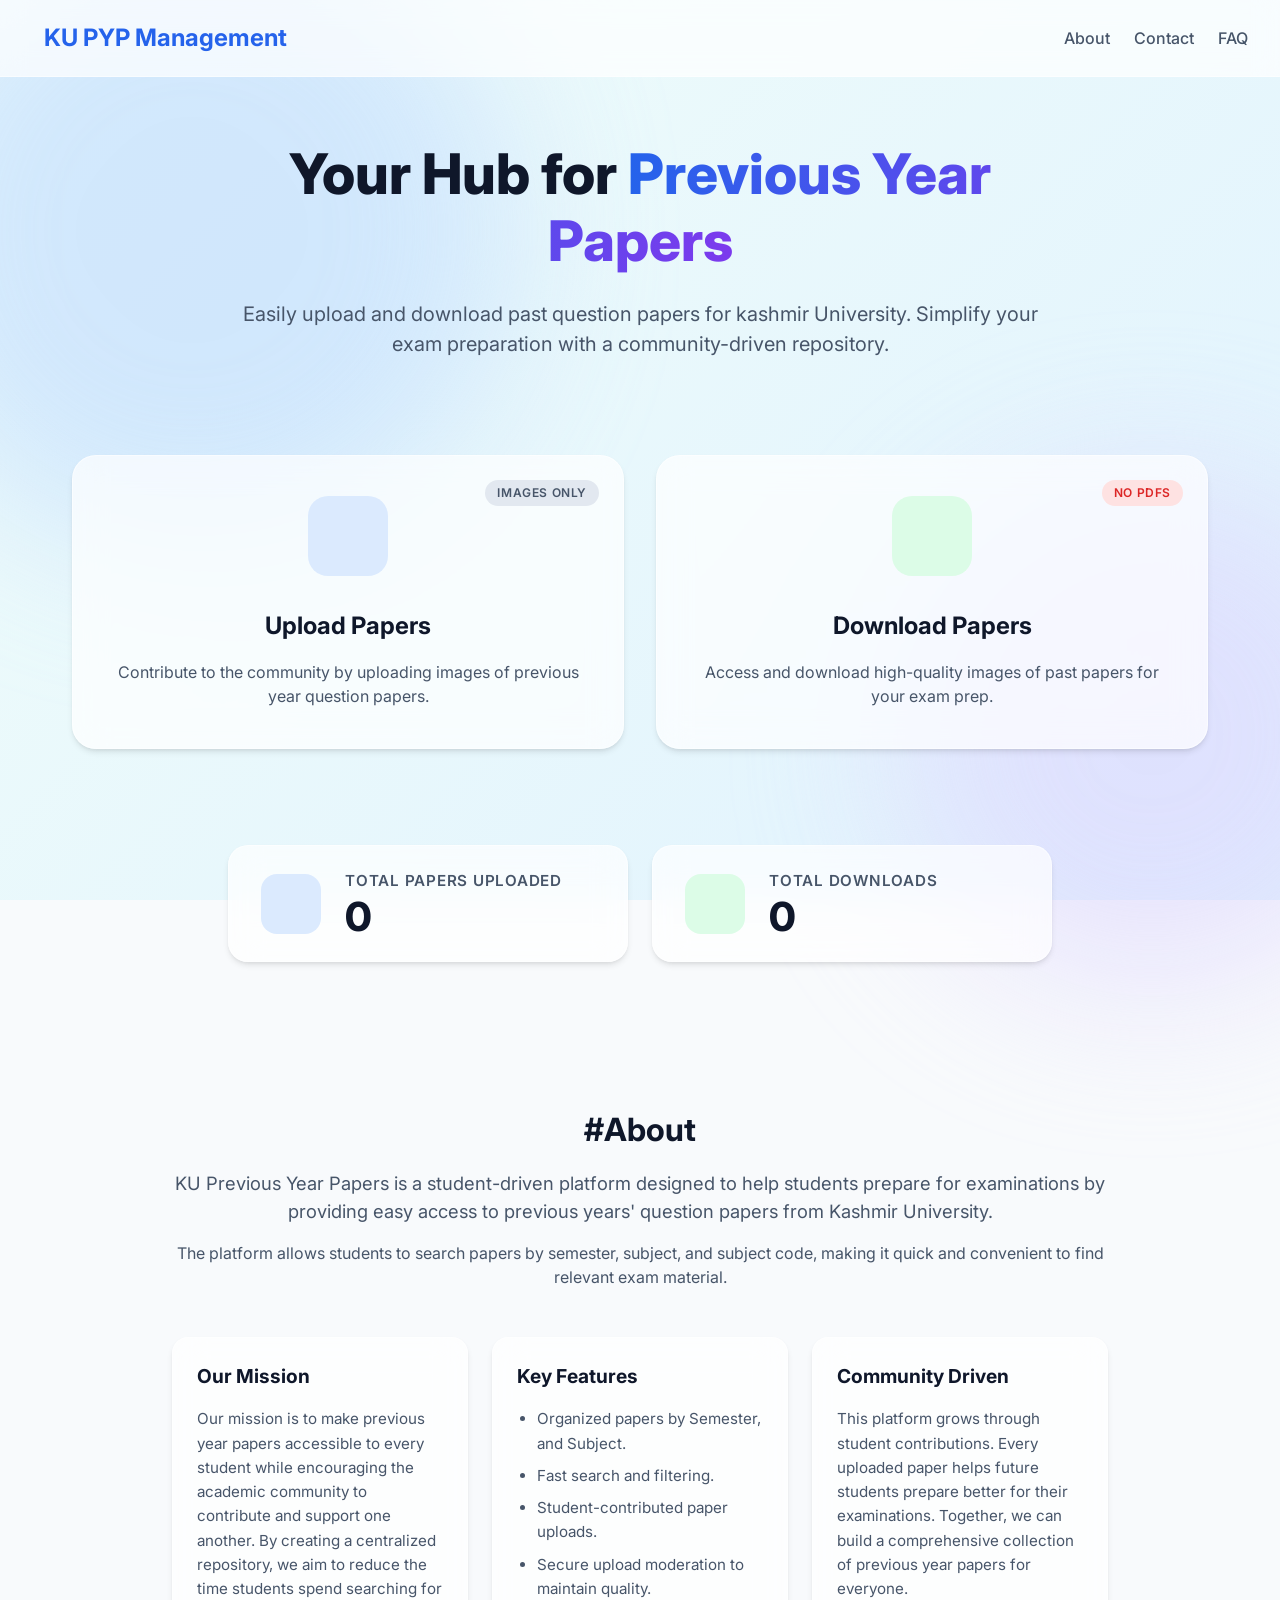
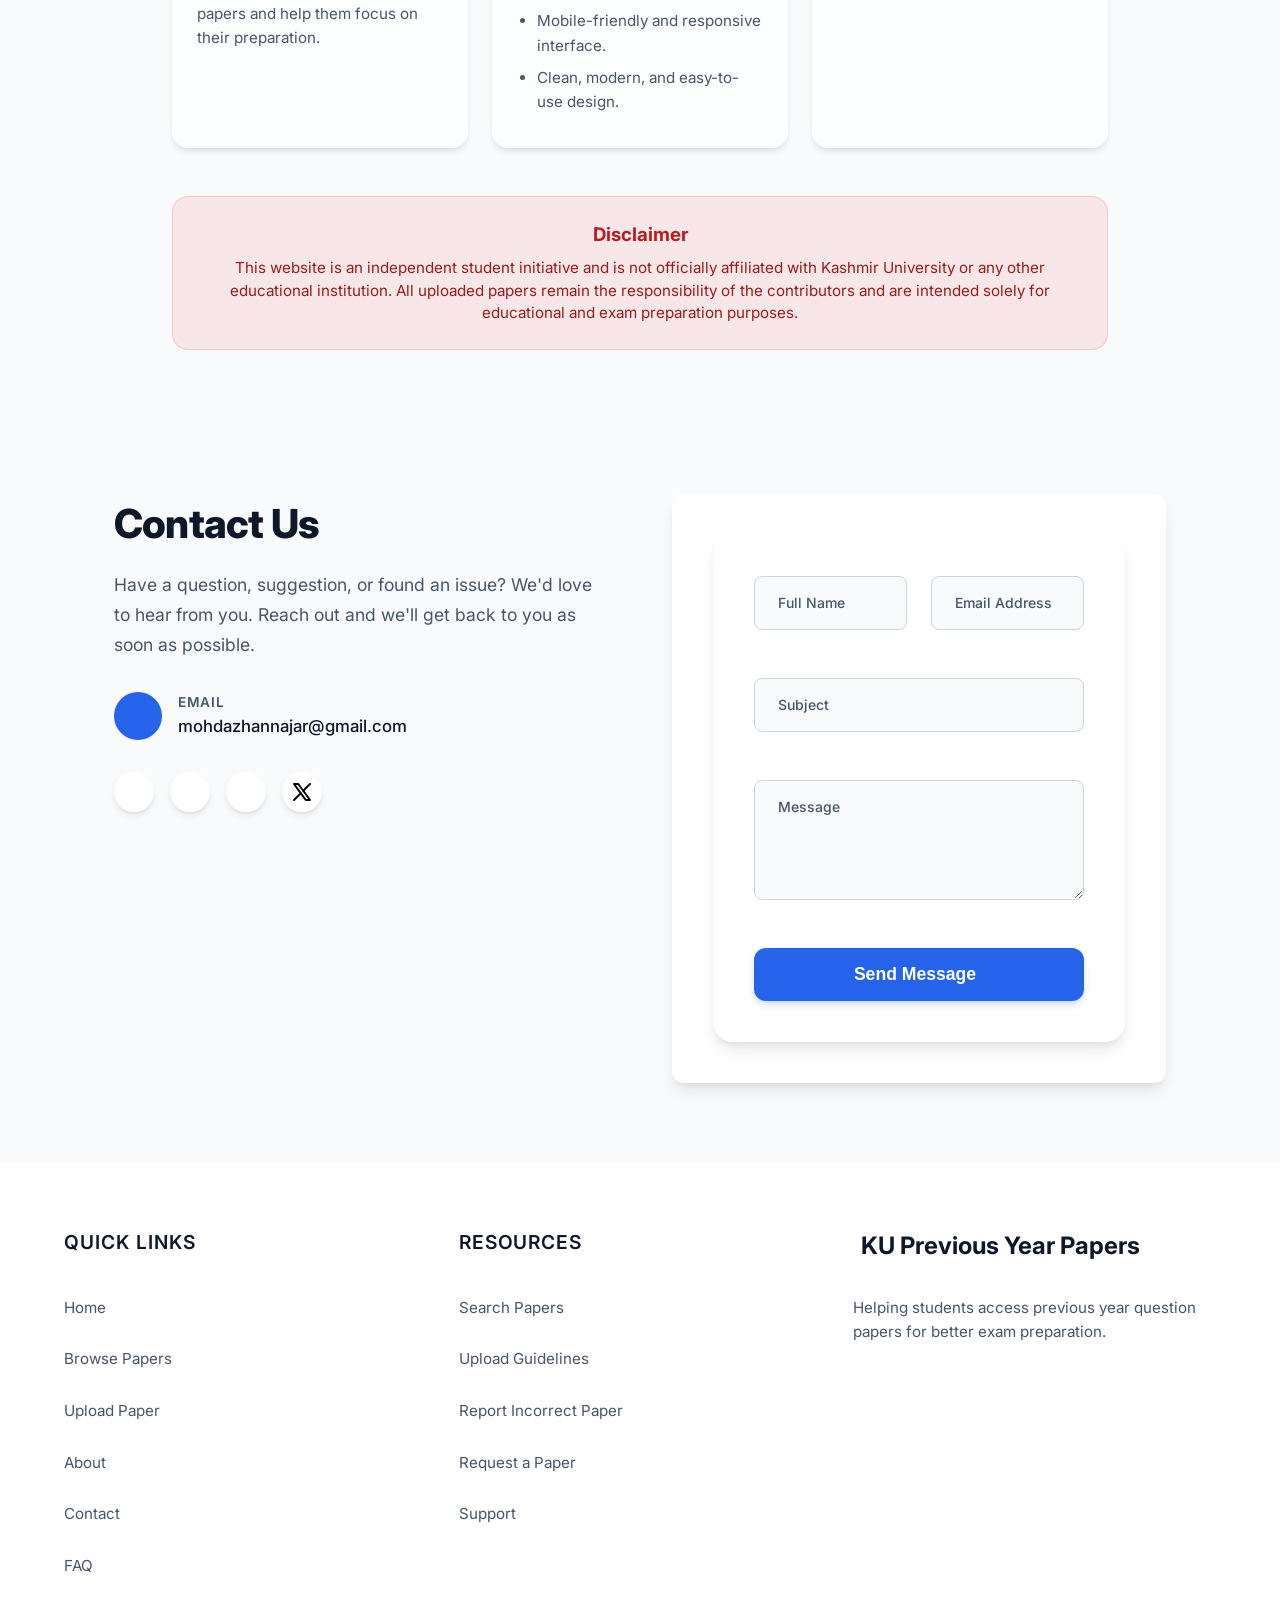
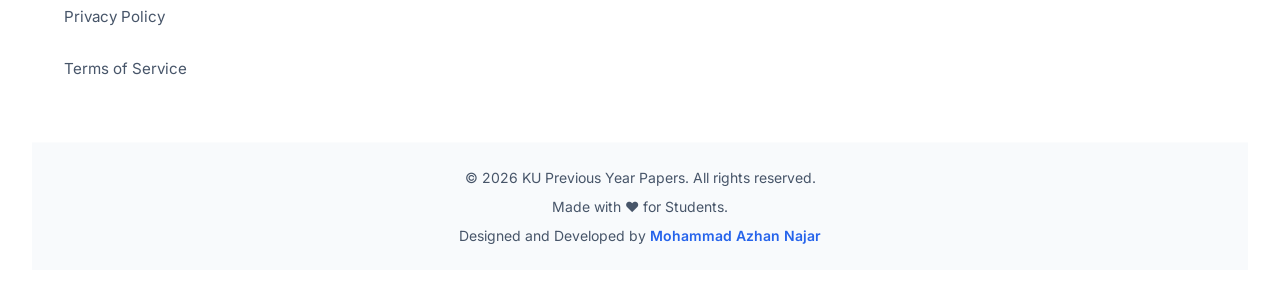
==== index.html @ e1dbca9d "initial commit" ====
<!DOCTYPE html>
<html lang="en">
<head>
  <meta charset="UTF-8" />
  <meta name="viewport" content="width=device-width, initial-scale=1.0" />
  <title>KU PYP Management</title>
  
  <!-- Google Fonts -->
  <link rel="preconnect" href="https://fonts.googleapis.com">
  <link rel="preconnect" href="https://fonts.gstatic.com" crossorigin>
  <link href="https://fonts.googleapis.com/css2?family=Inter:wght@300;400;500;600;700&display=swap" rel="stylesheet">
  
  <!-- Cropper.js CSS -->
  <link href="https://cdnjs.cloudflare.com/ajax/libs/cropperjs/1.6.1/cropper.min.css" rel="stylesheet">
  
  <!-- Custom CSS -->
  <link rel="stylesheet" href="./styles.css?v=2">
</head>
<body>
  <div class="app-container">
    <!-- Background elements -->
    <div class="gradient-bg"></div>
    <div class="gradient-blob blob-1"></div>
    <div class="gradient-blob blob-2"></div>

    <!-- Navbar -->
    <nav class="navbar">
      <div class="logo">
        <i data-feather="book-open"></i>
        KU PYP Management
      </div>
      <div class="nav-links">
        <button id="themeToggle" class="icon-btn" aria-label="Toggle Theme" style="background: transparent; box-shadow: none; border: none; cursor: pointer; color: var(--text-secondary); display: flex; align-items: center; justify-content: center; width: auto; height: auto;">
          <i data-feather="moon" id="themeIcon"></i>
        </button>
        <a href="#about" class="nav-link" style="display: flex; align-items: center;">About</a>
        <a href="#contact" class="nav-link" style="display: flex; align-items: center;">Contact</a>
        <a href="faq.html" class="nav-link" style="display: flex; align-items: center;">FAQ</a>
      </div>
    </nav>

    <!-- Main Content -->
    <main class="main-content">
      <header class="hero">
        <h1>Your Hub for <span>Previous Year Papers</span></h1>
        <p>Easily upload and download past question papers for kashmir University. Simplify your exam preparation with a community-driven repository.</p>
      </header>
      
      <section class="features-container">
        <!-- Upload Card -->
        <div class="feature-card" id="openUploadModal">
          <div class="icon-wrapper">
            <i data-feather="upload-cloud"></i>
          </div>
          <h3>Upload Papers</h3>
          <p>Contribute to the community by uploading images of previous year question papers.</p>
          <span class="badge">Images Only</span>
        </div>

        <!-- Download Card -->
        <div class="feature-card" id="openDownloadModal">
          <div class="icon-wrapper">
            <i data-feather="download"></i>
          </div>
          <h3>Download Papers</h3>
          <p>Access and download high-quality images of past papers for your exam prep.</p>
          <span class="badge warning">No PDFs</span>
        </div>
      </section>

      <!-- Live Dashboard -->
      <section class="dashboard-stats" id="dashboardStats" style="margin-top: 2rem;">
        <div class="stat-card">
          <div class="stat-icon" style="background-color: #dbeafe; color: #2563eb;">
            <i data-feather="file-text"></i>
          </div>
          <div class="stat-info">
            <h3>Total Papers Uploaded</h3>
            <p class="stat-number" id="statUploads">0</p>
          </div>
        </div>
        
        <div class="stat-card">
          <div class="stat-icon" style="background-color: #dcfce7; color: #16a34a;">
            <i data-feather="download-cloud"></i>
          </div>
          <div class="stat-info">
            <h3>Total Downloads</h3>
            <p class="stat-number" id="statDownloads">0</p>
          </div>
        </div>
      </section>
    </main>

    <!-- About Section -->
    <section id="about" class="about-section">
      <div class="about-container">
        <h2>#About </h2>
        <p class="about-intro">KU Previous Year Papers is a student-driven platform designed to help students prepare for examinations by providing easy access to previous years' question papers from Kashmir University.</p>
        <p>The platform allows students to search papers by semester, subject, and subject code, making it quick and convenient to find relevant exam material.</p>

        <div class="about-grid">
          <div class="about-card">
            <h3>Our Mission</h3>
            <p>Our mission is to make previous year papers accessible to every student while encouraging the academic community to contribute and support one another. By creating a centralized repository, we aim to reduce the time students spend searching for papers and help them focus on their preparation.</p>
          </div>

          <div class="about-card">
            <h3>Key Features</h3>
            <ul>
              <li>Organized papers by Semester, and Subject.</li>
              <li>Fast search and filtering.</li>
              <li>Student-contributed paper uploads.</li>
              <li>Secure upload moderation to maintain quality.</li>
              <li>Mobile-friendly and responsive interface.</li>
              <li>Clean, modern, and easy-to-use design.</li>
            </ul>
          </div>

          <div class="about-card">
            <h3>Community Driven</h3>
            <p>This platform grows through student contributions. Every uploaded paper helps future students prepare better for their examinations. Together, we can build a comprehensive collection of previous year papers for everyone.</p>
          </div>
        </div>

        <div class="disclaimer-box">
          <h3>Disclaimer</h3>
          <p>This website is an independent student initiative and is not officially affiliated with Kashmir University or any other educational institution. All uploaded papers remain the responsibility of the contributors and are intended solely for educational and exam preparation purposes.</p>
        </div>
      </div>
    </section>

    <!-- Contact Section -->
    <section id="contact" class="contact-section">
      <div class="contact-container">
        <div class="contact-grid">
          <!-- Left Side -->
          <div class="contact-left fade-in-element">
            <h2>Contact Us</h2>
            <p class="contact-intro">Have a question, suggestion, or found an issue? We'd love to hear from you. Reach out and we'll get back to you as soon as possible.</p>
            
            <div class="contact-info-list">
              <a href="mailto:mohdazhannajar@gmail.com" class="info-item" style="text-decoration: none; cursor: pointer;">
                <div class="info-icon">
                  <i data-feather="mail"></i>
                </div>
                <div class="info-text">
                  <span>Email</span>
                  <p>mohdazhannajar@gmail.com</p>
                </div>
              </a>
            </div>

            <div class="social-links-modern">
              <a href="https://github.com/AZHAN-01" target="_blank" rel="noopener noreferrer" class="social-btn-icon github" aria-label="GitHub"><i data-feather="github"></i></a>
              <a href="https://www.linkedin.com/in/mohd-azhan-7500a225a" target="_blank" rel="noopener noreferrer" class="social-btn-icon linkedin" aria-label="LinkedIn"><i data-feather="linkedin"></i></a>
              <a href="https://www.instagram.com/azhanmuzaffar56/" target="_blank" rel="noopener noreferrer" class="social-btn-icon instagram" aria-label="Instagram"><i data-feather="instagram"></i></a>
              <a href="https://x.com/MohdAzhan_56" target="_blank" rel="noopener noreferrer" class="social-btn-icon twitter" aria-label="X (Twitter)">
                <svg xmlns="http://www.w3.org/2000/svg" width="24" height="24" viewBox="0 0 24 24" fill="none" stroke="currentColor" stroke-width="2" stroke-linecap="round" stroke-linejoin="round" class="feather"><path d="M4 4l11.733 16h4.267l-11.733 -16z"/><path d="M4 20l6.768 -6.768m2.46 -2.46l6.772 -6.772"/></svg>
              </a>
            </div>
          </div>

          <!-- Right Side: Contact Form -->
          <div class="contact-right fade-in-element delay-1">
            <div class="contact-form-wrapper modern-form-wrapper">
              <form class="contact-form modern-form" id="contactForm" action="https://formspree.io/f/mzzknjya" method="POST">
                <div class="form-row">
                  <div class="form-group modern-group">
                    <input required type="text" name="name" id="contactName" class="modern-input" placeholder=" " />
                    <label for="contactName" class="modern-label">Full Name</label>
                  </div>
                  <div class="form-group modern-group">
                    <input required type="email" name="email" id="contactEmail" class="modern-input" placeholder=" " />
                    <label for="contactEmail" class="modern-label">Email Address</label>
                  </div>
                </div>
                
                <div class="form-group modern-group">
                  <input required type="text" name="subject" id="contactSubject" class="modern-input" placeholder=" " />
                  <label for="contactSubject" class="modern-label">Subject</label>
                </div>
                
                <div class="form-group modern-group">
                  <textarea required name="message" id="contactMessage" class="modern-input" rows="4" placeholder=" "></textarea>
                  <label for="contactMessage" class="modern-label">Message</label>
                </div>
                
                <div id="contactStatus" class="contact-status hidden"></div>
                
                <button type="submit" class="btn-primary btn-large btn-animate" id="contactSubmitBtn">
                  <span class="btn-text" id="contactBtnText">Send Message</span>
                  <i data-feather="arrow-right" class="btn-icon"></i>
                </button>
              </form>
            </div>
          </div>
        </div>
      </div>
    </section>

    <footer class="modern-footer">
      <div class="footer-grid">
        <div class="footer-col">
          <h4>Quick Links</h4>
          <a href="index.html">Home</a>
          <a href="#" class="open-download-modal">Browse Papers</a>
          <a href="#" class="open-upload-modal">Upload Paper</a>
          <a href="index.html#about">About</a>
          <a href="index.html#contact">Contact</a>
          <a href="faq.html">FAQ</a>
          <a href="privacy-policy.html">Privacy Policy</a>
          <a href="terms-of-service.html">Terms of Service</a>
        </div>
        <div class="footer-col">
          <h4>Resources</h4>
          <a href="#" class="open-download-modal">Search Papers</a>
          <a href="upload-guidelines.html">Upload Guidelines</a>
          <a href="index.html#contact">Report Incorrect Paper</a>
          <a href="index.html#contact">Request a Paper</a>
          <a href="index.html#contact">Support</a>
        </div>
        <div class="footer-col brand-col">
          <div class="footer-logo">
            <i data-feather="book-open"></i>
            <span>KU Previous Year Papers</span>
          </div>
          <p class="footer-desc">Helping students access previous year question papers for better exam preparation.</p>
        </div>
      </div>
      <div class="footer-bottom">
        <div class="footer-bottom-content">
          <p>&copy; <span id="currentYear"></span> KU Previous Year Papers. All rights reserved.</p>
          <p>Made with ❤️ for Students.</p>
          <p>Designed and Developed by <a href="https://github.com/AZHAN-01" target="_blank" rel="noopener noreferrer" class="dev-link">Mohammad Azhan Najar</a></p>
        </div>
      </div>
    </footer>
    <button id="backToTop" class="back-to-top" aria-label="Back to top">
      <i data-feather="arrow-up"></i>
    </button>
  </div>

  <!-- Upload Modal -->
  <div class="modal-overlay" id="uploadModal">
    <div class="modal-content">
      <button class="close-btn" id="closeUploadModal" aria-label="Close modal">
        <i data-feather="x"></i>
      </button>

      <h2 class="modal-title" id="uploadModalTitle">Upload Paper</h2>

      <!-- Step 1: Selection -->
      <div id="step1-selection" class="step-container active">
        <div class="upload-options">
          <button class="option-card camera-option-card" id="btnCamera">
            <i data-feather="camera" style="width: 48px; height: 48px; margin-bottom: 10px;"></i>
            <span>Click Picture</span>
          </button>
          <button class="option-card" id="btnGallery">
            <i data-feather="folder" style="width: 48px; height: 48px; margin-bottom: 10px;"></i>
            <span>Select from Gallery</span>
          </button>

          <!-- Hidden inputs -->
          <input type="file" accept="image/*" capture="environment" id="cameraInput" style="display: none;" />
          <input type="file" accept="image/*" id="galleryInput" style="display: none;" />
        </div>
      </div>

      <!-- Step 2: Cropper -->
      <div id="step2-cropper" class="step-container hidden">
        <div class="cropper-section">
          <div class="crop-container" style="display: flex; justify-content: center; background-color: #e2e8f0;">
            <img id="imageToCrop" src="" alt="Crop me" style="max-height: 400px; max-width: 100%; display: block;">
          </div>
          
          <div class="controls">
            <div class="control-group">
              <label>Rotation</label>
              <div class="rotate-controls">
                <input type="range" id="rotationSlider" value="0" min="0" max="360" step="1" class="slider" />
                <button class="icon-btn" id="btnRotate90" title="Rotate 90 degrees">
                  <i data-feather="rotate-cw"></i>
                </button>
              </div>
            </div>
            
            <div class="action-buttons">
              <button class="btn-secondary" id="btnCancelCrop">Cancel</button>
              <button class="btn-primary" id="btnConfirmCrop">Confirm Crop</button>
            </div>
          </div>
        </div>
      </div>

      <!-- Step 3: Metadata Form -->
      <div id="step3-metadata" class="step-container hidden">
        <form class="metadata-form-container" id="metadataForm">
          <div class="metadata-preview">
            <img id="finalPreviewImg" src="" alt="Cropped preview" class="preview-img" />
          </div>
          
          <div class="form-grid">
            <div class="form-group">
              <label>Name of Student</label>
              <input required type="text" name="studentName" class="form-input" placeholder="John Doe" />
            </div>
            <div class="form-group">
              <label>Department Name</label>
              <input required type="text" name="department" class="form-input" placeholder="Computer Science" />
            </div>
            <div class="form-group">
              <label>Batch</label>
              <input required type="text" name="batch" class="form-input" placeholder="2022-2026" />
            </div>
            <div class="form-group">
              <label>Paper Name</label>
              <input required type="text" name="paperName" class="form-input" placeholder="Data Structures" />
            </div>
            <div class="form-group">
              <label>Paper Code</label>
              <input required type="text" name="paperCode" class="form-input" placeholder="CS-201" />
            </div>
            <div class="form-group">
              <label>Semester</label>
              <select name="semester" class="form-select">
                <option value="1st">1st Semester</option>
                <option value="2nd">2nd Semester</option>
                <option value="3rd">3rd Semester</option>
                <option value="4th">4th Semester</option>
                <option value="5th">5th Semester</option>
                <option value="6th">6th Semester</option>
                <option value="7th">7th Semester</option>
                <option value="8th">8th Semester</option>
              </select>
            </div>
            <div class="form-group">
              <label>Year of Paper</label>
              <input required type="number" name="year" id="yearInput" class="form-input" placeholder="2023" />
            </div>
            <div class="form-group">
              <label>Month of Paper</label>
              <select name="month" class="form-select">
                <option value="January">January</option>
                <option value="February">February</option>
                <option value="March">March</option>
                <option value="April">April</option>
                <option value="May">May</option>
                <option value="June">June</option>
                <option value="July">July</option>
                <option value="August">August</option>
                <option value="September">September</option>
                <option value="October">October</option>
                <option value="November">November</option>
                <option value="December">December</option>
              </select>
            </div>
          </div>

          <div class="form-actions">
            <button type="button" class="btn-secondary" id="btnEditImage">Edit Image</button>
            <button type="submit" class="btn-primary">Finalize Upload</button>
          </div>
        </form>
      </div>
    </div>
  </div>

  <!-- Download Modal -->
  <div class="modal-overlay" id="downloadModal">
    <div class="modal-content download-modal-content">
      <button class="close-btn" id="closeDownloadModal" aria-label="Close modal">
        <i data-feather="x"></i>
      </button>

      <h2 class="modal-title">Download Papers</h2>
      <p class="modal-subtitle">Enter the subject name or the specific course code to find previous year papers.</p>

      <form class="search-form" id="searchForm">
        <div class="form-group">
          <label>Paper Name (Subject)</label>
          <input type="text" id="searchPaperName" class="form-input" placeholder="e.g., Data Structures" />
        </div>
        
        <div class="divider">
          <span>OR</span>
        </div>

        <div class="form-group">
          <label>Paper Code</label>
          <input type="text" id="searchPaperCode" class="form-input" placeholder="e.g., CS-201" />
        </div>

        <div class="form-group">
          <label>Semester (Optional Filter)</label>
          <select id="searchSemester" class="form-select">
            <option value="">Any Semester</option>
            <option value="1st">1st Semester</option>
            <option value="2nd">2nd Semester</option>
            <option value="3rd">3rd Semester</option>
            <option value="4th">4th Semester</option>
            <option value="5th">5th Semester</option>
            <option value="6th">6th Semester</option>
            <option value="7th">7th Semester</option>
            <option value="8th">8th Semester</option>
          </select>
        </div>

        <button type="submit" id="btnSearch" class="btn-primary search-btn" disabled>
          <i data-feather="search" style="width: 18px; height: 18px;"></i>
          <span id="searchBtnText">Search Papers</span>
        </button>
      </form>

      <!-- Search Results Area -->
      <div id="searchResultsArea" class="search-results hidden">
        <h3>Search Results</h3>
        <div class="results-grid" id="resultsGrid">
          <!-- Populated by JS -->
        </div>
      </div>
    </div>
  </div>

  <!-- Scripts -->
  <script src="https://unpkg.com/feather-icons" defer></script>
  <script src="https://cdnjs.cloudflare.com/ajax/libs/cropperjs/1.6.1/cropper.min.js" defer></script>
  <script src="./script.js?v=3" defer></script>
</body>
</html>
---- styles.css ----
@import url('https://fonts.googleapis.com/css2?family=Inter:wght@300;400;500;600;700&display=swap');

:root {
  --primary-color: #2563eb;
  --primary-hover: #1d4ed8;
  --bg-color: #f8fafc;
  --text-primary: #0f172a;
  --text-secondary: #475569;
  --glass-bg: rgba(255, 255, 255, 0.7);
  --glass-border: rgba(255, 255, 255, 0.5);
  --shadow-sm: 0 4px 6px -1px rgba(0, 0, 0, 0.1), 0 2px 4px -1px rgba(0, 0, 0, 0.06);
  --shadow-md: 0 10px 15px -3px rgba(0, 0, 0, 0.1), 0 4px 6px -2px rgba(0, 0, 0, 0.05);
  --shadow-lg: 0 20px 25px -5px rgba(0, 0, 0, 0.1), 0 10px 10px -5px rgba(0, 0, 0, 0.04);
  --card-bg: #ffffff;
  --input-bg: #f8fafc;
  --input-border: #cbd5e1;
}

[data-theme="dark"] {
  --bg-color: #0f172a; /* slate-900 */
  --text-primary: #f8fafc; /* slate-50 */
  --text-secondary: #94a3b8; /* slate-400 */
  --glass-bg: rgba(15, 23, 42, 0.7);
  --glass-border: rgba(255, 255, 255, 0.1);
  --card-bg: #1e293b; /* slate-800 */
  --input-bg: #0f172a;
  --input-border: #334155;
  --shadow-sm: 0 4px 6px -1px rgba(0, 0, 0, 0.3), 0 2px 4px -1px rgba(0, 0, 0, 0.2);
  --shadow-md: 0 10px 15px -3px rgba(0, 0, 0, 0.3), 0 4px 6px -2px rgba(0, 0, 0, 0.2);
  --shadow-lg: 0 20px 25px -5px rgba(0, 0, 0, 0.3), 0 10px 10px -5px rgba(0, 0, 0, 0.2);
}

* {
  margin: 0;
  padding: 0;
  box-sizing: border-box;
}

body {
  font-family: 'Inter', sans-serif;
  background-color: var(--bg-color);
  color: var(--text-primary);
  line-height: 1.5;
  overflow-x: hidden;
}

/* Icons */
.feather {
  width: 24px;
  height: 24px;
  stroke: currentColor;
  stroke-width: 2;
  stroke-linecap: round;
  stroke-linejoin: round;
  fill: none;
}

/* Background Gradients */
.gradient-bg {
  position: fixed;
  top: 0;
  left: 0;
  width: 100vw;
  height: 100vh;
  z-index: -2;
  background: linear-gradient(135deg, #f0fdfa 0%, #e0f2fe 100%);
  transition: background 0.3s ease;
}

[data-theme="dark"] .gradient-bg {
  background: linear-gradient(135deg, #020617 0%, #0f172a 100%);
}

.gradient-blob {
  position: fixed;
  border-radius: 50%;
  filter: blur(80px);
  z-index: -1;
  opacity: 0.6;
  transition: background 0.3s ease;
}

.blob-1 {
  top: -10%;
  left: -10%;
  width: 50vw;
  height: 50vw;
  background: #bfdbfe;
  animation: float 10s ease-in-out infinite;
}

[data-theme="dark"] .blob-1 {
  background: rgba(37, 99, 235, 0.15);
}

.blob-2 {
  bottom: -10%;
  right: -10%;
  width: 40vw;
  height: 40vw;
  background: #ddd6fe;
  animation: float 12s ease-in-out infinite reverse;
}

[data-theme="dark"] .blob-2 {
  background: rgba(139, 92, 246, 0.15);
}

@keyframes float {
  0%, 100% { transform: translateY(0) scale(1); }
  50% { transform: translateY(-20px) scale(1.05); }
}

/* Layout */
.app-container {
  min-height: 100vh;
  display: flex;
  flex-direction: column;
}

/* Navbar */
.navbar {
  display: flex;
  justify-content: space-between;
  align-items: center;
  padding: 1.25rem 2rem;
  background: var(--glass-bg);
  backdrop-filter: blur(12px);
  -webkit-backdrop-filter: blur(12px);
  border-bottom: 1px solid var(--glass-border);
  position: sticky;
  top: 0;
  z-index: 10;
}

.logo {
  display: flex;
  align-items: center;
  gap: 0.75rem;
  font-size: 1.5rem;
  font-weight: 700;
  color: var(--primary-color);
}

.nav-links {
  display: flex;
  gap: 1.5rem;
}

.nav-link {
  text-decoration: none;
  color: var(--text-secondary);
  font-weight: 500;
  transition: color 0.2s;
}

.nav-link:hover {
  color: var(--primary-color);
}

/* Main Content */
.main-content {
  flex: 1;
  max-width: 1200px;
  margin: 0 auto;
  padding: 4rem 2rem;
  display: flex;
  flex-direction: column;
  gap: 4rem;
  width: 100%;
}

.hero {
  text-align: center;
  max-width: 800px;
  margin: 0 auto;
}

.hero h1 {
  font-size: 3.5rem;
  font-weight: 800;
  line-height: 1.2;
  margin-bottom: 1.5rem;
  color: var(--text-primary);
}

.hero h1 span {
  background: linear-gradient(90deg, #2563eb, #7c3aed);
  -webkit-background-clip: text;
  -webkit-text-fill-color: transparent;
}

.hero p {
  font-size: 1.25rem;
  color: var(--text-secondary);
  margin-bottom: 2rem;
}

/* Dashboard Stats */
.dashboard-stats {
  display: flex;
  flex-direction: column;
  gap: 1.5rem;
  margin-bottom: 1rem;
}

@media (min-width: 640px) {
  .dashboard-stats {
    flex-direction: row;
    justify-content: center;
  }
}

.stat-card {
  background: var(--glass-bg);
  backdrop-filter: blur(16px);
  border: 1px solid var(--glass-border);
  border-radius: 20px;
  padding: 1.5rem 2rem;
  display: flex;
  align-items: center;
  gap: 1.5rem;
  flex: 1;
  max-width: 400px;
  box-shadow: var(--shadow-sm);
}

.stat-icon {
  width: 60px;
  height: 60px;
  border-radius: 16px;
  display: flex;
  align-items: center;
  justify-content: center;
}

.stat-info h3 {
  font-size: 0.95rem;
  font-weight: 600;
  color: var(--text-secondary);
  text-transform: uppercase;
  letter-spacing: 0.05em;
  margin-bottom: 0.25rem;
}

.stat-number {
  font-size: 2.5rem;
  font-weight: 800;
  color: var(--text-primary);
  line-height: 1;
}

/* Features Grid */
.features-container {
  display: grid;
  grid-template-columns: repeat(auto-fit, minmax(300px, 1fr));
  gap: 2rem;
}

.feature-card {
  background: var(--glass-bg);
  backdrop-filter: blur(16px);
  border: 1px solid var(--glass-border);
  border-radius: 24px;
  padding: 2.5rem 2rem;
  display: flex;
  flex-direction: column;
  align-items: center;
  text-align: center;
  gap: 1rem;
  cursor: pointer;
  transition: all 0.2s cubic-bezier(0.4, 0, 0.2, 1);
  box-shadow: var(--shadow-sm);
  position: relative;
  overflow: hidden;
  will-change: transform, box-shadow;
}

.feature-card:hover {
  transform: translateY(-4px);
  box-shadow: var(--shadow-lg);
  border-color: rgba(255, 255, 255, 0.8);
}

.feature-card:active {
  transform: scale(0.97);
  transition: transform 0.05s;
}

.icon-wrapper {
  width: 80px;
  height: 80px;
  border-radius: 20px;
  display: flex;
  align-items: center;
  justify-content: center;
  margin-bottom: 1rem;
}

.feature-card:nth-child(1) .icon-wrapper {
  background-color: #dbeafe;
  color: #2563eb;
}

.feature-card:nth-child(2) .icon-wrapper {
  background-color: #dcfce7;
  color: #16a34a;
}

.icon-wrapper .feather {
  width: 40px;
  height: 40px;
}

.feature-card h3 {
  font-size: 1.5rem;
  font-weight: 700;
}

.feature-card p {
  color: var(--text-secondary);
}

.badge {
  position: absolute;
  top: 1.5rem;
  right: 1.5rem;
  background-color: #e2e8f0;
  color: #475569;
  font-size: 0.75rem;
  font-weight: 600;
  padding: 0.25rem 0.75rem;
  border-radius: 9999px;
  text-transform: uppercase;
  letter-spacing: 0.05em;
}

.badge.warning {
  background-color: #fee2e2;
  color: #dc2626;
}

/* Footer */
.footer {
  text-align: center;
  padding: 2rem;
  color: var(--text-secondary);
  border-top: 1px solid var(--glass-border);
  background: rgba(255, 255, 255, 0.3);
}

/* Modals */
.modal-overlay {
  position: fixed;
  top: 0;
  left: 0;
  width: 100vw;
  height: 100vh;
  background: rgba(15, 23, 42, 0.6);
  backdrop-filter: blur(4px);
  z-index: 100;
  display: flex;
  align-items: center;
  justify-content: center;
  padding: 1rem;
  opacity: 0;
  visibility: hidden;
  transition: opacity 0.15s ease, visibility 0.15s;
  will-change: opacity, visibility;
}

.modal-overlay.show {
  opacity: 1;
  visibility: visible;
}

.modal-content {
  background: var(--card-bg);
  width: 100%;
  max-width: 600px;
  max-height: 90vh;
  overflow-y: auto;
  border-radius: 24px;
  padding: 2.5rem;
  position: relative;
  box-shadow: var(--shadow-lg);
  transform: scale(0.95);
  transition: transform 0.2s cubic-bezier(0.4, 0, 0.2, 1);
  will-change: transform;
}

.modal-overlay.show .modal-content {
  transform: scale(1);
}

.close-btn {
  position: absolute;
  top: 1.5rem;
  right: 1.5rem;
  background: #f1f5f9;
  border: none;
  width: 40px;
  height: 40px;
  border-radius: 50%;
  display: flex;
  align-items: center;
  justify-content: center;
  cursor: pointer;
  color: var(--text-secondary);
  transition: all 0.2s;
}

.close-btn:hover {
  background: #e2e8f0;
  color: var(--text-primary);
}

.modal-title {
  font-size: 1.75rem;
  font-weight: 700;
  margin-bottom: 2rem;
  text-align: center;
}

.step-container {
  display: none;
  animation: fadeIn 0.3s ease-out;
}

.step-container.active {
  display: block;
}

@keyframes fadeIn {
  from { opacity: 0; transform: translateY(10px); }
  to { opacity: 1; transform: translateY(0); }
}

/* Upload Options */
.upload-options {
  display: flex;
  flex-direction: column;
  gap: 1.5rem;
}

@media (min-width: 640px) {
  .upload-options {
    flex-direction: row;
  }
}

.option-card {
  flex: 1;
  background: var(--input-bg);
  border: 2px dashed var(--input-border);
  border-radius: 16px;
  padding: 3rem 2rem;
  display: flex;
  flex-direction: column;
  align-items: center;
  justify-content: center;
  gap: 1rem;
  cursor: pointer;
  transition: all 0.2s;
  color: var(--text-secondary);
  font-size: 1.1rem;
  font-weight: 500;
}

.option-card:hover {
  background: #f0f9ff;
  border-color: var(--primary-color);
  color: var(--primary-color);
}

@media (min-width: 768px) {
  .camera-option-card {
    display: none !important;
  }
}

/* Cropper */
.cropper-section {
  display: flex;
  flex-direction: column;
  gap: 1.5rem;
}

.crop-container {
  position: relative;
  width: 100%;
  height: 400px;
  background: #333;
  border-radius: 12px;
  overflow: hidden;
}

.controls {
  display: flex;
  flex-direction: column;
  gap: 1.5rem;
}

.control-group {
  display: flex;
  flex-direction: column;
  gap: 0.5rem;
}

.rotate-controls {
  display: flex;
  align-items: center;
  gap: 1rem;
}

.slider {
  flex: 1;
  accent-color: var(--primary-color);
}

.icon-btn {
  background: #f1f5f9;
  border: none;
  border-radius: 8px;
  width: 40px;
  height: 40px;
  display: flex;
  align-items: center;
  justify-content: center;
  cursor: pointer;
  color: var(--text-secondary);
}

.icon-btn:hover {
  background: #e2e8f0;
}

/* Buttons */
.btn-primary, .btn-secondary {
  padding: 0.75rem 1.5rem;
  border-radius: 8px;
  font-weight: 600;
  font-size: 1rem;
  cursor: pointer;
  border: none;
  transition: all 0.15s ease;
  will-change: transform, box-shadow;
}

.btn-primary:active, .btn-secondary:active, .btn-large:active {
  transform: scale(0.97);
  transition: transform 0.05s;
}

.btn-primary {
  background: var(--primary-color);
  color: white;
  box-shadow: 0 4px 6px rgba(37, 99, 235, 0.2);
}

.btn-primary:hover:not(:disabled) {
  background: var(--primary-hover);
  box-shadow: 0 6px 12px rgba(37, 99, 235, 0.3);
}

.btn-secondary {
  background: #f1f5f9;
  color: var(--text-primary);
}

.btn-secondary:hover {
  background: #e2e8f0;
}

.action-buttons {
  display: flex;
  justify-content: flex-end;
  gap: 1rem;
  margin-top: 1rem;
}

/* Metadata Form */
.metadata-form-container {
  display: flex;
  flex-direction: column;
  gap: 1.5rem;
}

.metadata-preview {
  display: flex;
  justify-content: center;
}

.preview-img {
  max-height: 150px;
  border-radius: 8px;
  box-shadow: var(--shadow-sm);
}

.form-grid {
  display: grid;
  grid-template-columns: 1fr;
  gap: 1rem;
}

@media (min-width: 640px) {
  .form-grid {
    grid-template-columns: 1fr 1fr;
  }
}

.form-group {
  display: flex;
  flex-direction: column;
  gap: 0.5rem;
}

.form-group label {
  font-weight: 500;
  color: var(--text-secondary);
  font-size: 0.875rem;
}

.form-input, .form-select {
  padding: 0.75rem 1rem;
  border: 1px solid var(--input-border);
  border-radius: 8px;
  font-family: inherit;
  font-size: 1rem;
  background: var(--input-bg);
  color: var(--text-primary);
}

.form-input:focus, .form-select:focus {
  outline: none;
  border-color: var(--primary-color);
  background: var(--card-bg);
  box-shadow: 0 0 0 3px rgba(37, 99, 235, 0.1);
}

.form-actions {
  display: flex;
  gap: 1rem;
  justify-content: flex-end;
  border-top: 1px solid #cbd5e1;
  padding-top: 1.5rem;
}

/* Download Modal */
.download-modal-content {
  max-width: 500px;
}

.modal-subtitle {
  text-align: center;
  color: var(--text-secondary);
  margin-bottom: 2rem;
  font-size: 0.95rem;
}

.divider {
  display: flex;
  align-items: center;
  text-align: center;
  color: #94a3b8;
  font-size: 0.875rem;
  font-weight: 600;
  margin: 0.5rem 0;
}

.divider::before, .divider::after {
  content: '';
  flex: 1;
  border-bottom: 1px solid #cbd5e1;
}

.divider span {
  padding: 0 1rem;
}

.search-btn {
  display: flex;
  align-items: center;
  justify-content: center;
  gap: 0.5rem;
  margin-top: 1rem;
  padding: 1rem;
}

.search-btn:disabled {
  background: #94a3b8;
  cursor: not-allowed;
  box-shadow: none;
}

.search-results {
  margin-top: 2rem;
  border-top: 1px solid #cbd5e1;
  padding-top: 1.5rem;
}

.search-results.hidden {
  display: none;
}

.results-grid {
  display: grid;
  gap: 1rem;
  max-height: 250px;
  overflow-y: auto;
}

.result-card {
  display: flex;
  gap: 1rem;
  padding: 1rem;
  background: var(--card-bg);
  border: 1px solid var(--input-border);
  border-radius: 12px;
  align-items: center;
}

.result-image-placeholder {
  width: 60px;
  height: 80px;
  background: var(--input-bg);
  border-radius: 6px;
  display: flex;
  align-items: center;
  justify-content: center;
}

.result-details {
  flex: 1;
}

.result-details h4 {
  font-size: 1rem;
}

.result-details p {
  color: var(--text-secondary);
  font-size: 0.875rem;
  margin-bottom: 0.5rem;
}

.download-btn {
  padding: 0.5rem 0.75rem;
  font-size: 0.875rem;
}
/* About Section */
.about-section {
  padding: 4rem 2rem;
  max-width: 1000px;
  margin: 0 auto;
}

.about-container h2 {
  font-size: 2rem;
  color: var(--text-primary);
  margin-bottom: 1rem;
  text-align: center;
}

.about-intro {
  font-size: 1.15rem;
  color: var(--text-secondary);
  text-align: center;
  margin-bottom: 1rem;
}

.about-container > p:not(.about-intro) {
  text-align: center;
  color: var(--text-secondary);
  margin-bottom: 3rem;
}

.about-grid {
  display: grid;
  grid-template-columns: 1fr;
  gap: 1.5rem;
  margin-bottom: 3rem;
}

@media (min-width: 768px) {
  .about-grid {
    grid-template-columns: repeat(3, 1fr);
  }
}

.about-card {
  background: var(--glass-bg);
  backdrop-filter: blur(16px);
  border: 1px solid var(--glass-border);
  border-radius: 16px;
  padding: 1.5rem;
  box-shadow: var(--shadow-sm);
}

.about-card h3 {
  font-size: 1.2rem;
  color: var(--text-primary);
  margin-bottom: 1rem;
}

.about-card p {
  color: var(--text-secondary);
  line-height: 1.6;
  font-size: 0.95rem;
}

.about-card ul {
  padding-left: 1.25rem;
  color: var(--text-secondary);
  font-size: 0.95rem;
  line-height: 1.6;
}

.about-card ul li {
  margin-bottom: 0.5rem;
}

.disclaimer-box {
  background: rgba(239, 68, 68, 0.1);
  border: 1px solid rgba(239, 68, 68, 0.2);
  border-radius: 16px;
  padding: 1.5rem;
  text-align: center;
}

.disclaimer-box h3 {
  color: #b91c1c;
  margin-bottom: 0.5rem;
}

.disclaimer-box p {
  color: #991b1b;
  font-size: 0.95rem;
  line-height: 1.5;
}

/* Contact Section (Modern) */
.contact-section {
  padding: 6rem 2rem;
  max-width: 1100px;
  margin: 0 auto;
}

.contact-grid {
  display: grid;
  grid-template-columns: 1fr;
  gap: 4rem;
  align-items: flex-start;
}

@media (min-width: 860px) {
  .contact-grid {
    grid-template-columns: 1fr 1.2fr;
  }
}

/* Left Side */
.contact-left h2 {
  font-size: 2.5rem;
  font-weight: 800;
  color: var(--text-primary);
  margin-bottom: 1.25rem;
  letter-spacing: -0.02em;
}

.contact-intro {
  font-size: 1.125rem;
  color: var(--text-secondary);
  line-height: 1.7;
  margin-bottom: 3rem;
}

.contact-info-list {
  display: flex;
  flex-direction: column;
  gap: 1.5rem;
  margin-bottom: 3rem;
}

.info-item {
  display: flex;
  align-items: center;
  gap: 1rem;
}

.info-icon {
  width: 44px;
  height: 44px;
  border-radius: 12px;
  background: rgba(37, 99, 235, 0.1);
  color: var(--primary-color);
  display: flex;
  align-items: center;
  justify-content: center;
}

.info-text span {
  display: block;
  font-size: 0.85rem;
  font-weight: 600;
  color: var(--text-secondary);
  text-transform: uppercase;
  letter-spacing: 0.05em;
  margin-bottom: 0.1rem;
}

.info-text p {
  font-size: 1.05rem;
  font-weight: 500;
  color: var(--text-primary);
}

.social-links-modern {
  display: flex;
  gap: 1rem;
}

.social-btn-icon {
  width: 44px;
  height: 44px;
  border-radius: 12px;
  background: var(--card-bg);
  border: 1px solid var(--glass-border);
  display: flex;
  align-items: center;
  justify-content: center;
  color: var(--text-secondary);
  transition: all 0.2s ease;
  box-shadow: var(--shadow-sm);
}

.social-btn-icon:hover {
  transform: translateY(-2px);
}

.social-btn-icon:active {
  transform: scale(0.95);
  transition: transform 0.05s;
}

/* Brand Colors */
.social-btn-icon.github { color: #333; }
.social-btn-icon.github:hover { border-color: #333; box-shadow: 0 10px 15px -3px rgba(51, 51, 51, 0.15); }

.social-btn-icon.linkedin { color: #0077b5; }
.social-btn-icon.linkedin:hover { border-color: #0077b5; box-shadow: 0 10px 15px -3px rgba(0, 119, 181, 0.15); }

.social-btn-icon.instagram { color: #E1306C; }
.social-btn-icon.instagram:hover { border-color: #E1306C; box-shadow: 0 10px 15px -3px rgba(225, 48, 108, 0.15); }

.social-btn-icon.twitter { color: #000; }
.social-btn-icon.twitter:hover { border-color: #000; box-shadow: 0 10px 15px -3px rgba(0, 0, 0, 0.15); }

/* Right Side Form */
.modern-form-wrapper {
  background: white;
  border: 1px solid #e2e8f0;
  border-radius: 20px;
  padding: 2.5rem;
  box-shadow: 0 20px 40px -10px rgba(0,0,0,0.05);
  box-shadow: var(--shadow-md);
  border: 1px solid var(--glass-border);
}

.modern-form {
  display: flex;
  flex-direction: column;
  gap: 1.5rem;
}

.form-row {
  display: grid;
  grid-template-columns: 1fr;
  gap: 1.5rem;
}

@media (min-width: 640px) {
  .form-row {
    grid-template-columns: 1fr 1fr;
  }
}

.modern-group {
  position: relative;
  width: 100%;
}

.modern-input {
  width: 100%;
  padding: 1rem 1.25rem;
  border-radius: 12px;
  border: 1px solid var(--input-border);
  background: var(--input-bg);
  font-family: inherit;
  font-size: 1rem;
  color: var(--text-primary);
  transition: all 0.2s;
}

.modern-input:focus {
  outline: none;
  border-color: var(--primary-color);
  background: var(--card-bg);
  box-shadow: 0 0 0 4px rgba(37, 99, 235, 0.1);
}

.modern-label {
  position: absolute;
  top: 1rem;
  left: 1rem;
  font-size: 1rem;
  color: var(--text-secondary);
  pointer-events: none;
  transition: all 0.2s ease;
  transform-origin: left top;
}

.modern-input:focus ~ .modern-label,
.modern-input:not(:placeholder-shown) ~ .modern-label {
  transform: translateY(-12px) scale(0.75);
  color: var(--primary-color);
}

.modern-input:not(:focus):not(:placeholder-shown) ~ .modern-label {
  color: var(--text-secondary);
}

textarea.modern-input {
  resize: vertical;
  min-height: 120px;
}

.btn-large {
  padding: 1rem 1.5rem;
  font-size: 1.1rem;
  border-radius: 12px;
  display: flex;
  align-items: center;
  justify-content: center;
  gap: 0.75rem;
  width: 100%;
}

.btn-animate .btn-icon {
  transition: transform 0.2s ease;
}

.btn-animate:hover:not(:disabled) .btn-icon {
  transform: translateX(4px);
}

.contact-status {
  padding: 1rem;
  border-radius: 12px;
  font-size: 0.95rem;
  font-weight: 500;
  text-align: center;
}

.contact-status.hidden {
  display: none;
}

.contact-status.success {
  background: #dcfce7;
  color: #15803d;
  border: 1px solid #bbf7d0;
}

.contact-status.error {
  background: #fee2e2;
  color: #b91c1c;
  border: 1px solid #fecaca;
}

/* Animations */
.fade-in-element {
  opacity: 0;
  transform: translateY(20px);
  animation: fadeUp 0.6s cubic-bezier(0.16, 1, 0.3, 1) forwards;
}

.delay-1 {
  animation-delay: 0.15s;
}

@keyframes fadeUp {
  to {
    opacity: 1;
    transform: translateY(0);
  }
}

/* --- Premium Footer --- */
.modern-footer {
  margin-top: auto;
  background: var(--glass-bg);
  border-top: 1px solid var(--glass-border);
  backdrop-filter: blur(12px);
  -webkit-backdrop-filter: blur(12px);
  padding: 4rem 2rem 1rem;
  color: var(--text-secondary);
}

.footer-grid {
  max-width: 1200px;
  margin: 0 auto;
  display: grid;
  grid-template-columns: repeat(auto-fit, minmax(250px, 1fr));
  gap: 3rem;
  margin-bottom: 4rem;
}

.footer-col {
  display: flex;
  flex-direction: column;
  gap: 1rem;
}

.footer-col h4 {
  color: var(--text-primary);
  font-size: 1rem;
  font-weight: 600;
  margin-bottom: 0.5rem;
  text-transform: uppercase;
  letter-spacing: 0.05em;
}

.footer-col a {
  text-decoration: none;
  color: var(--text-secondary);
  font-size: 0.95rem;
  transition: all 0.2s ease;
  will-change: transform, color;
  width: fit-content;
}

.footer-col a:hover {
  color: var(--primary-color);
  transform: translateX(4px);
}

.footer-logo {
  display: flex;
  align-items: center;
  gap: 0.75rem;
  color: var(--primary-color);
  font-weight: 700;
  font-size: 1.25rem;
  margin-bottom: 0.5rem;
}

.footer-desc {
  font-size: 0.95rem;
  line-height: 1.6;
}

.footer-bottom {
  border-top: 1px solid var(--glass-border);
  padding-top: 2rem;
  text-align: center;
  font-size: 0.875rem;
}

.footer-bottom-content {
  max-width: 1200px;
  margin: 0 auto;
  display: flex;
  flex-direction: column;
  gap: 0.5rem;
  align-items: center;
}

@media (min-width: 768px) {
  .footer-bottom-content {
    flex-direction: row;
    justify-content: space-between;
  }
}

.dev-link {
  color: var(--primary-color);
  text-decoration: none;
  font-weight: 600;
  transition: color 0.2s ease;
}

.dev-link:hover {
  text-decoration: underline;
}

/* Back to Top Button */
.back-to-top {
  position: fixed;
  bottom: 2rem;
  right: 2rem;
  background: var(--primary-color);
  color: white;
  width: 50px;
  height: 50px;
  border-radius: 50%;
  display: flex;
  align-items: center;
  justify-content: center;
  border: none;
  cursor: pointer;
  box-shadow: var(--shadow-lg);
  opacity: 0;
  visibility: hidden;
  transform: translateY(20px);
  transition: all 0.3s cubic-bezier(0.4, 0, 0.2, 1);
  z-index: 99;
}

.back-to-top.active {
  opacity: 1;
  visibility: visible;
  transform: translateY(0);
}

.back-to-top:hover {
  background: var(--primary-hover);
  transform: translateY(-4px);
}

/* --- FAQ Page Styles --- */
.faq-hero {
  padding-bottom: 2rem;
}

.breadcrumbs {
  display: flex;
  align-items: center;
  justify-content: center;
  gap: 0.5rem;
  margin-top: 1.5rem;
  font-size: 0.95rem;
  color: var(--text-secondary);
}

.breadcrumbs a {
  color: var(--primary-color);
  text-decoration: none;
  font-weight: 500;
}

.breadcrumbs a:hover {
  text-decoration: underline;
}

.breadcrumb-icon {
  width: 16px;
  height: 16px;
}

.breadcrumbs .current {
  font-weight: 600;
  color: var(--text-primary);
}

.faq-container {
  max-width: 800px;
  margin: 0 auto 6rem;
  padding: 0 1.5rem;
}

.faq-list {
  display: flex;
  flex-direction: column;
  gap: 1rem;
}

.faq-item {
  background: var(--card-bg);
  border: 1px solid var(--glass-border);
  border-radius: 12px;
  overflow: hidden;
  box-shadow: var(--shadow-sm);
  transition: all 0.3s ease;
}

.faq-item:hover {
  box-shadow: var(--shadow-md);
  border-color: var(--primary-color);
}

.faq-question {
  width: 100%;
  text-align: left;
  background: none;
  border: none;
  padding: 1.5rem;
  display: flex;
  justify-content: space-between;
  align-items: center;
  cursor: pointer;
  font-size: 1.1rem;
  font-weight: 600;
  color: var(--text-primary);
  font-family: inherit;
  transition: color 0.3s ease;
}

.faq-question:hover {
  color: var(--primary-color);
}

.faq-icon-wrapper {
  position: relative;
  width: 24px;
  height: 24px;
  display: flex;
  align-items: center;
  justify-content: center;
  color: var(--primary-color);
}

.faq-icon {
  position: absolute;
  transition: all 0.3s cubic-bezier(0.4, 0, 0.2, 1);
}

.icon-minus {
  opacity: 0;
  transform: rotate(-90deg) scale(0.5);
}

.faq-item.active .faq-question {
  color: var(--primary-color);
}

.faq-item.active .icon-plus {
  opacity: 0;
  transform: rotate(90deg) scale(0.5);
}

.faq-item.active .icon-minus {
  opacity: 1;
  transform: rotate(0) scale(1);
}

.faq-answer {
  max-height: 0;
  overflow: hidden;
  transition: max-height 0.4s cubic-bezier(0.4, 0, 0.2, 1);
}

.faq-answer-inner {
  padding: 0 1.5rem 1.5rem;
  color: var(--text-secondary);
  line-height: 1.6;
  font-size: 1rem;
}

/* --- Privacy Policy Page Styles --- */
.policy-container {
  max-width: 800px;
  margin: 0 auto 6rem;
  padding: 0 1.5rem;
  color: var(--text-secondary);
  line-height: 1.7;
}

.policy-content {
  background: var(--card-bg);
  border: 1px solid var(--glass-border);
  border-radius: 12px;
  padding: 2.5rem;
  box-shadow: var(--shadow-sm);
}

.policy-section {
  margin-bottom: 2.5rem;
}

.policy-section:last-child {
  margin-bottom: 0;
}

.policy-section h2 {
  color: var(--text-primary);
  font-size: 1.3rem;
  font-weight: 600;
  margin-bottom: 1rem;
  padding-bottom: 0.5rem;
  border-bottom: 1px solid var(--glass-border);
}

.policy-section p {
  margin-bottom: 1rem;
}

.policy-section ul {
  list-style-type: disc;
  margin-left: 1.5rem;
  margin-bottom: 1rem;
}

.policy-section li {
  margin-bottom: 0.5rem;
}

.policy-section strong {
  color: var(--text-primary);
  font-weight: 600;
}

@media (max-width: 768px) {
  .policy-content {
    padding: 1.5rem;
  }
}

/* --- Contact Section --- */
.contact-section {
  padding: 5rem 1.5rem;
  background: var(--bg-color);
}
.contact-container {
  max-width: 1200px;
  margin: 0 auto;
}
.contact-grid {
  display: grid;
  grid-template-columns: 1fr 1fr;
  gap: 4rem;
}
.contact-left h2 {
  font-size: 2.5rem;
  margin-bottom: 1rem;
  color: var(--text-primary);
}
.contact-intro {
  color: var(--text-secondary);
  margin-bottom: 2rem;
  font-size: 1.1rem;
}
.contact-info-list {
  margin-bottom: 2rem;
}
.info-item {
  display: flex;
  align-items: center;
  gap: 1rem;
  color: var(--text-primary);
}
.info-icon {
  background: var(--primary-color);
  color: white;
  width: 48px;
  height: 48px;
  display: flex;
  align-items: center;
  justify-content: center;
  border-radius: 50%;
}
.social-links-modern {
  display: flex;
  gap: 1rem;
}
.social-btn-icon {
  width: 40px;
  height: 40px;
  display: flex;
  align-items: center;
  justify-content: center;
  background: var(--card-bg);
  border: 1px solid var(--glass-border);
  border-radius: 50%;
  color: var(--text-primary);
  transition: all 0.3s;
}
.social-btn-icon:hover {
  background: var(--primary-color);
  color: white;
}
.contact-right {
  background: var(--card-bg);
  padding: 2.5rem;
  border-radius: 12px;
  box-shadow: var(--shadow-md);
  border: 1px solid var(--glass-border);
}
.modern-form .form-group {
  margin-bottom: 1.5rem;
  position: relative;
}
.modern-form .form-row {
  display: grid;
  grid-template-columns: 1fr 1fr;
  gap: 1.5rem;
}
.modern-input {
  width: 100%;
  padding: 1rem;
  background: var(--input-bg);
  border: 1px solid var(--input-border);
  border-radius: 8px;
  color: var(--text-primary);
  outline: none;
  font-family: inherit;
  transition: border-color 0.3s;
}
.modern-input:focus {
  border-color: var(--primary-color);
}
.modern-label {
  position: absolute;
  left: 1rem;
  top: 1rem;
  color: var(--text-secondary);
  pointer-events: none;
  transition: all 0.3s;
  background: var(--input-bg);
  padding: 0 0.5rem;
}
.modern-input:focus + .modern-label,
.modern-input:not(:placeholder-shown) + .modern-label {
  top: -0.6rem;
  left: 0.8rem;
  font-size: 0.85rem;
  color: var(--primary-color);
}
.btn-large {
  width: 100%;
  padding: 1rem;
  display: flex;
  align-items: center;
  justify-content: center;
  gap: 0.5rem;
  font-size: 1.1rem;
}

@media (max-width: 768px) {
  .contact-grid {
    grid-template-columns: 1fr;
  }
}

/* --- Footer --- */
.modern-footer {
  background: var(--card-bg);
  border-top: 1px solid var(--glass-border);
  padding-top: 4rem;
}
.footer-grid {
  max-width: 1200px;
  margin: 0 auto;
  display: grid;
  grid-template-columns: repeat(3, 1fr);
  gap: 2rem;
  padding: 0 1.5rem 3rem;
}
.footer-col h4 {
  color: var(--text-primary);
  margin-bottom: 1.5rem;
  font-size: 1.2rem;
}
.footer-col a {
  display: block;
  color: var(--text-secondary);
  text-decoration: none;
  margin-bottom: 0.8rem;
  transition: color 0.3s;
}
.footer-col a:hover {
  color: var(--primary-color);
}
.brand-col .footer-logo {
  display: flex;
  align-items: center;
  gap: 0.5rem;
  font-size: 1.5rem;
  font-weight: 700;
  color: var(--text-primary);
  margin-bottom: 1rem;
}
.footer-desc {
  color: var(--text-secondary);
  line-height: 1.6;
}
.footer-bottom {
  border-top: 1px solid var(--glass-border);
  padding: 1.5rem;
  text-align: center;
  color: var(--text-secondary);
  background: var(--bg-color);
}
.footer-bottom-content {
  max-width: 1200px;
  margin: 0 auto;
  display: flex;
  flex-direction: column;
  gap: 0.5rem;
}
.dev-link {
  color: var(--primary-color);
  text-decoration: none;
  color: var(--text-primary);
  font-weight: 600;
}

@media (max-width: 768px) {
  .policy-content {
    padding: 1.5rem;
  }
}

/* --- Contact Section --- */
.contact-section {
  padding: 5rem 1.5rem;
  background: var(--bg-color);
}
.contact-container {
  max-width: 1200px;
  margin: 0 auto;
}
.contact-grid {
  display: grid;
  grid-template-columns: 1fr 1fr;
  gap: 4rem;
}
.contact-left h2 {
  font-size: 2.5rem;
  margin-bottom: 1rem;
  color: var(--text-primary);
}
.contact-intro {
  color: var(--text-secondary);
  margin-bottom: 2rem;
  font-size: 1.1rem;
}
.contact-info-list {
  margin-bottom: 2rem;
}
.info-item {
  display: flex;
  align-items: center;
  gap: 1rem;
  color: var(--text-primary);
}
.info-icon {
  background: var(--primary-color);
  color: white;
  width: 48px;
  height: 48px;
  display: flex;
  align-items: center;
  justify-content: center;
  border-radius: 50%;
}
.social-links-modern {
  display: flex;
  gap: 1rem;
}
.social-btn-icon {
  width: 40px;
  height: 40px;
  display: flex;
  align-items: center;
  justify-content: center;
  background: var(--card-bg);
  border: 1px solid var(--glass-border);
  border-radius: 50%;
  color: var(--text-primary);
  transition: all 0.3s;
}
.social-btn-icon:hover {
  background: var(--primary-color);
  color: white;
}
.contact-right {
  background: var(--card-bg);
  padding: 2.5rem;
  border-radius: 12px;
  box-shadow: var(--shadow-md);
  border: 1px solid var(--glass-border);
}
.modern-form .form-group {
  margin-bottom: 1.5rem;
  position: relative;
}
.modern-form .form-row {
  display: grid;
  grid-template-columns: 1fr 1fr;
  gap: 1.5rem;
}
.modern-input {
  width: 100%;
  padding: 1rem;
  background: var(--input-bg);
  border: 1px solid var(--input-border);
  border-radius: 8px;
  color: var(--text-primary);
  outline: none;
  font-family: inherit;
  transition: border-color 0.3s;
}
.modern-input:focus {
  border-color: var(--primary-color);
}
.modern-label {
  position: absolute;
  left: 1rem;
  top: 1rem;
  color: var(--text-secondary);
  pointer-events: none;
  transition: all 0.3s;
  background: var(--input-bg);
  padding: 0 0.5rem;
}
.modern-input:focus + .modern-label,
.modern-input:not(:placeholder-shown) + .modern-label {
  top: -0.6rem;
  left: 0.8rem;
  font-size: 0.85rem;
  color: var(--primary-color);
}
.btn-large {
  width: 100%;
  padding: 1rem;
  display: flex;
  align-items: center;
  justify-content: center;
  gap: 0.5rem;
  font-size: 1.1rem;
}

@media (max-width: 768px) {
  .contact-grid {
    grid-template-columns: 1fr;
  }
}

/* --- Footer --- */
.modern-footer {
  background: var(--card-bg);
  border-top: 1px solid var(--glass-border);
  padding-top: 4rem;
}
.footer-grid {
  max-width: 1200px;
  margin: 0 auto;
  display: grid;
  grid-template-columns: repeat(3, 1fr);
  gap: 2rem;
  padding: 0 1.5rem 3rem;
}
.footer-col h4 {
  color: var(--text-primary);
  margin-bottom: 1.5rem;
  font-size: 1.2rem;
}
.footer-col a {
  display: block;
  color: var(--text-secondary);
  text-decoration: none;
  margin-bottom: 0.8rem;
  transition: color 0.3s;
}
.footer-col a:hover {
  color: var(--primary-color);
}
.brand-col .footer-logo {
  display: flex;
  align-items: center;
  gap: 0.5rem;
  font-size: 1.5rem;
  font-weight: 700;
  color: var(--text-primary);
  margin-bottom: 1rem;
}
.footer-desc {
  color: var(--text-secondary);
  line-height: 1.6;
}
.footer-bottom {
  border-top: 1px solid var(--glass-border);
  padding: 1.5rem;
  text-align: center;
  color: var(--text-secondary);
  background: var(--bg-color);
}
.footer-bottom-content {
  max-width: 1200px;
  margin: 0 auto;
  display: flex;
  flex-direction: column;
  gap: 0.5rem;
}
.dev-link {
  color: var(--primary-color);
  text-decoration: none;
}
.dev-link:hover {
  text-decoration: underline;
}

@media (max-width: 768px) {
  .footer-grid {
    grid-template-columns: 1fr;
  }
}

/* --- Upload Guidelines Page --- */
.guidelines-wrapper {
  max-width: 1200px;
  margin: 0 auto;
  padding: 0 1.5rem 4rem;
}

.guidelines-grid {
  display: grid;
  grid-template-columns: repeat(auto-fit, minmax(320px, 1fr));
  gap: 2rem;
  margin-bottom: 4rem;
}

.guideline-card {
  background: var(--card-bg);
  border: 1px solid var(--glass-border);
  border-radius: 16px;
  padding: 2rem;
  box-shadow: var(--shadow-sm);
  transition: all 0.3s ease;
  position: relative;
  overflow: hidden;
}

.guideline-card:hover {
  transform: translateY(-5px);
  box-shadow: var(--shadow-md);
  border-color: var(--primary-color);
}

.guideline-icon {
  width: 56px;
  height: 56px;
  border-radius: 12px;
  display: flex;
  align-items: center;
  justify-content: center;
  margin-bottom: 1.5rem;
}

.guideline-icon.success {
  background: #dcfce7;
  color: #16a34a;
}

.guideline-icon.info {
  background: #dbeafe;
  color: #2563eb;
}

.guideline-icon.warning {
  background: #fef3c7;
  color: #d97706;
}

.guideline-icon.danger {
  background: #fee2e2;
  color: #dc2626;
}

[data-theme="dark"] .guideline-icon.success { background: rgba(22, 163, 74, 0.2); }
[data-theme="dark"] .guideline-icon.info { background: rgba(37, 99, 235, 0.2); }
[data-theme="dark"] .guideline-icon.warning { background: rgba(217, 119, 6, 0.2); }
[data-theme="dark"] .guideline-icon.danger { background: rgba(220, 38, 38, 0.2); }

.guideline-card h3 {
  font-size: 1.25rem;
  font-weight: 600;
  color: var(--text-primary);
  margin-bottom: 0.75rem;
}

.guideline-card p {
  color: var(--text-secondary);
  line-height: 1.6;
}

.guidelines-footer {
  text-align: center;
  background: var(--card-bg);
  border: 1px solid var(--glass-border);
  border-radius: 16px;
  padding: 3rem 2rem;
  box-shadow: var(--shadow-sm);
}

.guidelines-footer-icon {
  display: inline-flex;
  align-items: center;
  justify-content: center;
  width: 64px;
  height: 64px;
  background: #fce7f3;
  color: #db2777;
  border-radius: 50%;
  margin-bottom: 1.5rem;
}

[data-theme="dark"] .guidelines-footer-icon {
  background: rgba(219, 39, 119, 0.2);
}

.guidelines-footer h3 {
  font-size: 1.75rem;
  color: var(--text-primary);
  margin-bottom: 1rem;
}

.guidelines-footer p {
  color: var(--text-secondary);
  font-size: 1.1rem;
  max-width: 600px;
  margin: 0 auto;
  line-height: 1.6;
}
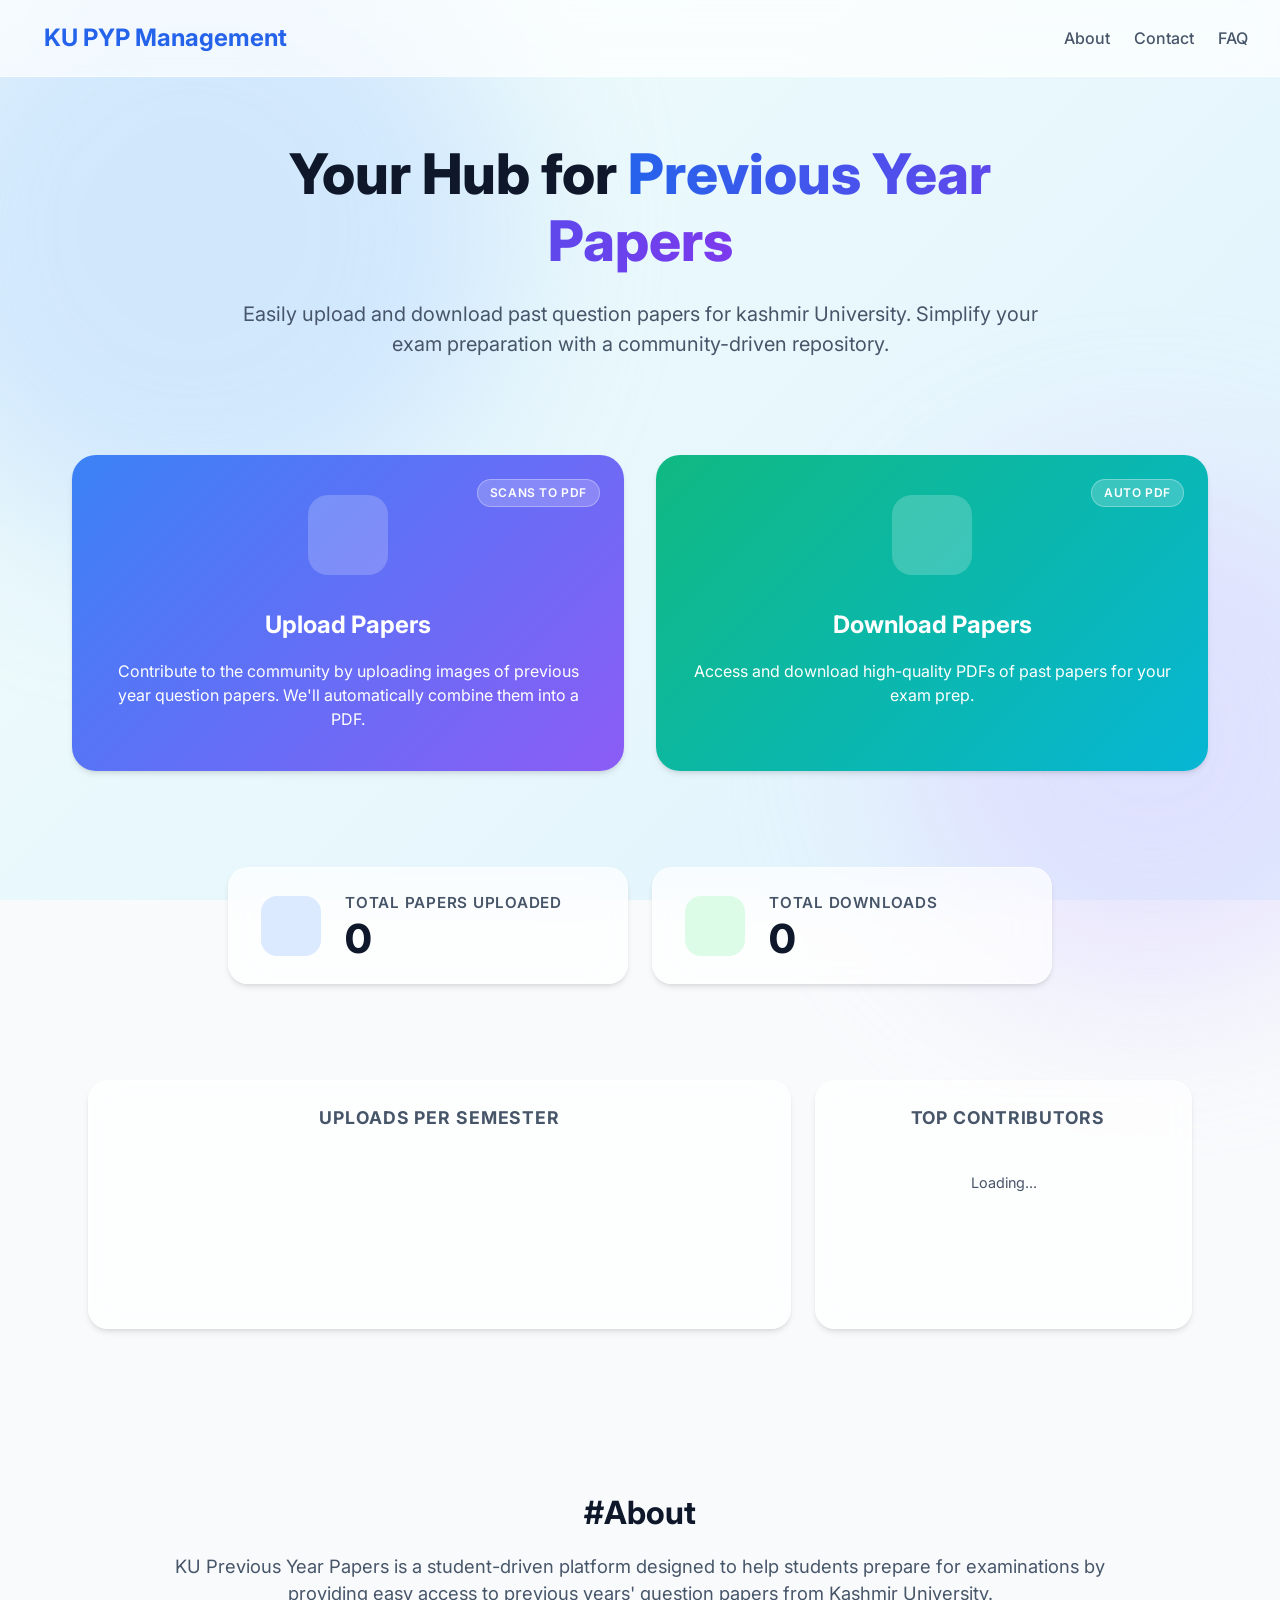
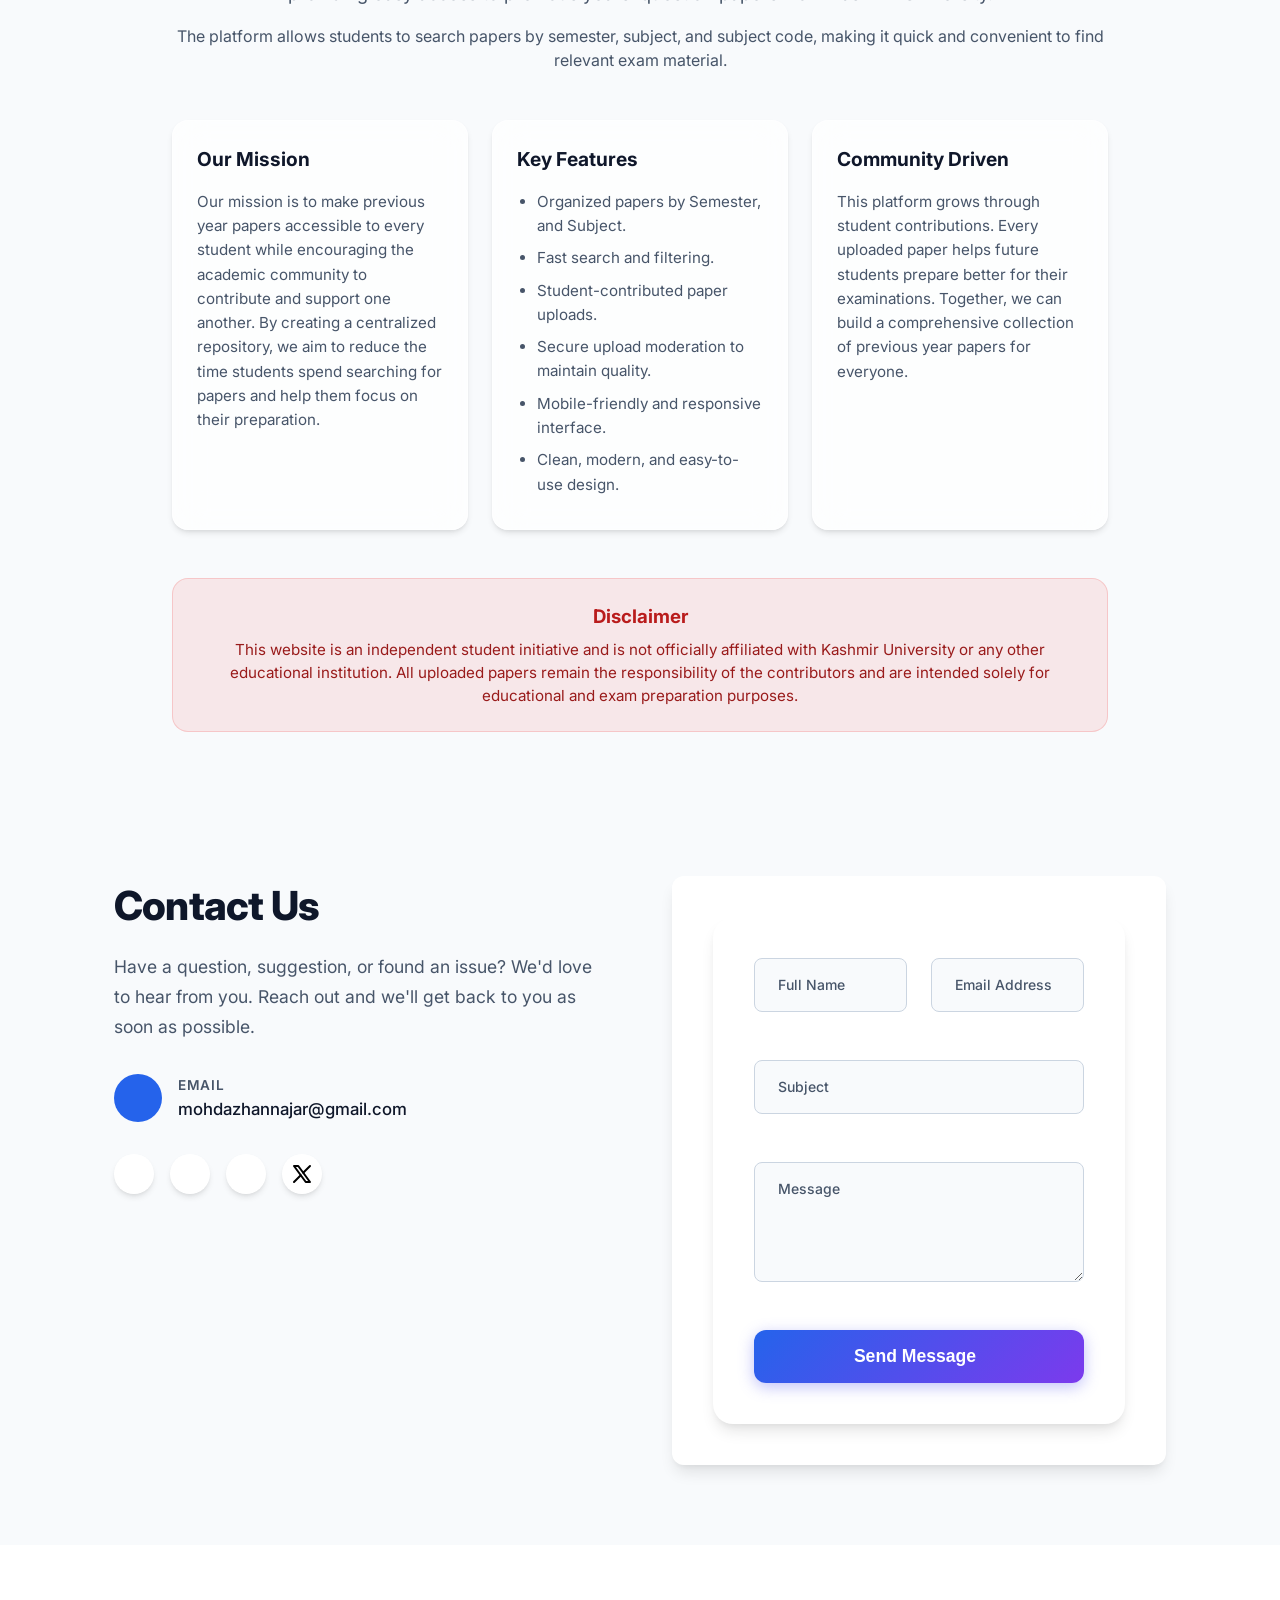
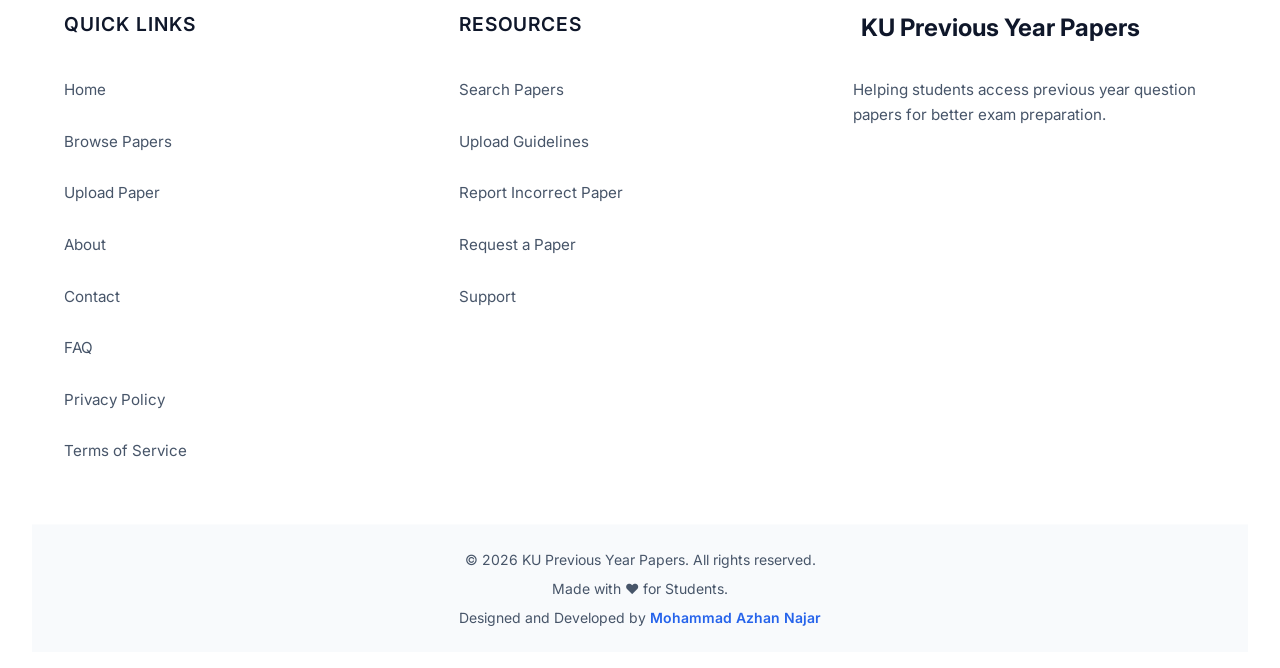
==== commit 4c526271: "images convert into pdf automatically and download in pdf formate" ====
--- a/index.html
+++ b/index.html
@@ -15,6 +15,15 @@
   
   <!-- Custom CSS -->
   <link rel="stylesheet" href="./styles.css?v=2">
+  
+  <!-- Chart.js -->
+  <script src="https://cdn.jsdelivr.net/npm/chart.js" defer></script>
+  
+  <!-- jsPDF -->
+  <script src="https://cdnjs.cloudflare.com/ajax/libs/jspdf/2.5.1/jspdf.umd.min.js" defer></script>
+  
+  <!-- Cloudflare Turnstile -->
+  <script src="https://challenges.cloudflare.com/turnstile/v0/api.js?render=explicit" async defer></script>
 </head>
 <body>
   <div class="app-container">
@@ -53,8 +62,8 @@
             <i data-feather="upload-cloud"></i>
           </div>
           <h3>Upload Papers</h3>
-          <p>Contribute to the community by uploading images of previous year question papers.</p>
-          <span class="badge">Images Only</span>
+          <p>Contribute to the community by uploading images of previous year question papers. We'll automatically combine them into a PDF.</p>
+          <span class="badge">Scans to PDF</span>
         </div>
 
         <!-- Download Card -->
@@ -63,8 +72,8 @@
             <i data-feather="download"></i>
           </div>
           <h3>Download Papers</h3>
-          <p>Access and download high-quality images of past papers for your exam prep.</p>
-          <span class="badge warning">No PDFs</span>
+          <p>Access and download high-quality PDFs of past papers for your exam prep.</p>
+          <span class="badge">Auto PDF</span>
         </div>
       </section>
 
@@ -89,6 +98,30 @@
             <p class="stat-number" id="statDownloads">0</p>
           </div>
         </div>
+      </section>
+
+      <!-- Dashboard Widgets Section -->
+      <section class="dashboard-widgets" style="margin-top: 1rem; margin-bottom: 2rem; display: flex; flex-wrap: wrap; gap: 1.5rem; justify-content: center; width: 100%; padding: 0 1rem; max-width: 1200px; margin-left: auto; margin-right: auto;">
+        
+        <!-- Chart Container -->
+        <div class="chart-container" style="flex: 2; min-width: 300px; background: var(--glass-bg); backdrop-filter: blur(16px); border: 1px solid var(--glass-border); border-radius: 20px; padding: 1.5rem; box-shadow: var(--shadow-sm);">
+            <h3 style="text-align: center; margin-bottom: 1rem; color: var(--text-secondary); font-size: 1.1rem; text-transform: uppercase; letter-spacing: 0.05em;">Uploads per Semester</h3>
+            <canvas id="semesterChart"></canvas>
+        </div>
+
+        <!-- Leaderboard Container -->
+        <div class="leaderboard-container" style="flex: 1; min-width: 300px; background: var(--glass-bg); backdrop-filter: blur(16px); border: 1px solid var(--glass-border); border-radius: 20px; padding: 1.5rem; box-shadow: var(--shadow-sm); display: flex; flex-direction: column;">
+            <div style="display: flex; align-items: center; gap: 0.5rem; margin-bottom: 1.5rem; justify-content: center;">
+              <i data-feather="award" style="color: #eab308;"></i>
+              <h3 style="color: var(--text-secondary); font-size: 1.1rem; text-transform: uppercase; letter-spacing: 0.05em; margin: 0;">Top Contributors</h3>
+            </div>
+            
+            <div id="leaderboardList" style="display: flex; flex-direction: column; gap: 1rem;">
+               <!-- Populated via JS -->
+               <p style="text-align: center; color: var(--text-secondary); font-size: 0.9rem; margin-top: 1rem;">Loading...</p>
+            </div>
+        </div>
+
       </section>
     </main>
 
@@ -241,6 +274,21 @@
     </button>
   </div>
 
+  <!-- Desktop Mode Warning Modal -->
+  <div class="modal-overlay" id="desktopModeModal">
+    <div class="modal-content" style="max-width: 400px; text-align: center;">
+      <button class="close-btn" id="closeDesktopModeModal" aria-label="Close modal">
+        <i data-feather="x"></i>
+      </button>
+      <div style="margin-bottom: 1.5rem; color: var(--primary-color);">
+        <i data-feather="monitor" style="width: 48px; height: 48px;"></i>
+      </div>
+      <h2 class="modal-title" style="margin-bottom: 1rem; font-size: 1.5rem;">Desktop Recommended</h2>
+      <p style="color: var(--text-secondary); margin-bottom: 1.5rem;">Please use desktop mode for better experience and view.</p>
+      <button class="btn-primary" id="btnAcknowledgeDesktopMode" style="width: 100%;">Continue Anyway</button>
+    </div>
+  </div>
+
   <!-- Upload Modal -->
   <div class="modal-overlay" id="uploadModal">
     <div class="modal-content">
@@ -291,6 +339,22 @@
               <button class="btn-primary" id="btnConfirmCrop">Confirm Crop</button>
             </div>
           </div>
+        </div>
+      </div>
+
+      <!-- Step 2.5: Pages Preview -->
+      <div id="step2-5-pages" class="step-container hidden">
+        <div id="pagesPreviewContainer" class="pages-preview-container">
+          <!-- Populated by JS -->
+        </div>
+        
+        <div class="action-buttons" style="justify-content: center; margin-top: 2rem;">
+          <button class="btn-secondary" id="btnAddMorePages" style="display: flex; align-items: center; gap: 0.5rem;">
+            <i data-feather="plus"></i> Add Page
+          </button>
+          <button class="btn-primary" id="btnContinueToMetadata" style="display: flex; align-items: center; gap: 0.5rem;">
+            Continue <i data-feather="arrow-right"></i>
+          </button>
         </div>
       </div>
 
@@ -358,6 +422,11 @@
             </div>
           </div>
 
+          <!-- CAPTCHA Widget -->
+          <div class="form-group" style="display: flex; justify-content: center; margin-bottom: 1.5rem;">
+            <div id="turnstile-widget"></div>
+          </div>
+
           <div class="form-actions">
             <button type="button" class="btn-secondary" id="btnEditImage">Edit Image</button>
             <button type="submit" class="btn-primary">Finalize Upload</button>
@@ -426,6 +495,6 @@
   <!-- Scripts -->
   <script src="https://unpkg.com/feather-icons" defer></script>
   <script src="https://cdnjs.cloudflare.com/ajax/libs/cropperjs/1.6.1/cropper.min.js" defer></script>
-  <script src="./script.js?v=3" defer></script>
+  <script src="./script.js?v=5" defer></script>
 </body>
 </html>
--- a/styles.css
+++ b/styles.css
@@ -297,14 +297,30 @@
   margin-bottom: 1rem;
 }
 
+.feature-card:nth-child(1) {
+  background: linear-gradient(135deg, #3b82f6 0%, #8b5cf6 100%);
+  color: white;
+  border: none;
+}
+.feature-card:nth-child(1) h3, .feature-card:nth-child(1) p {
+  color: white;
+}
 .feature-card:nth-child(1) .icon-wrapper {
-  background-color: #dbeafe;
-  color: #2563eb;
-}
-
+  background-color: rgba(255, 255, 255, 0.2);
+  color: white;
+}
+
+.feature-card:nth-child(2) {
+  background: linear-gradient(135deg, #10b981 0%, #06b6d4 100%);
+  color: white;
+  border: none;
+}
+.feature-card:nth-child(2) h3, .feature-card:nth-child(2) p {
+  color: white;
+}
 .feature-card:nth-child(2) .icon-wrapper {
-  background-color: #dcfce7;
-  color: #16a34a;
+  background-color: rgba(255, 255, 255, 0.2);
+  color: white;
 }
 
 .icon-wrapper .feather {
@@ -325,8 +341,10 @@
   position: absolute;
   top: 1.5rem;
   right: 1.5rem;
-  background-color: #e2e8f0;
-  color: #475569;
+  background-color: rgba(255, 255, 255, 0.2);
+  color: white;
+  backdrop-filter: blur(4px);
+  border: 1px solid rgba(255,255,255,0.3);
   font-size: 0.75rem;
   font-weight: 600;
   padding: 0.25rem 0.75rem;
@@ -336,8 +354,8 @@
 }
 
 .badge.warning {
-  background-color: #fee2e2;
-  color: #dc2626;
+  background-color: rgba(255, 255, 255, 0.2);
+  color: white;
 }
 
 /* Footer */
@@ -397,7 +415,7 @@
   position: absolute;
   top: 1.5rem;
   right: 1.5rem;
-  background: #f1f5f9;
+  background: linear-gradient(135deg, #f43f5e 0%, #e11d48 100%);
   border: none;
   width: 40px;
   height: 40px;
@@ -406,13 +424,15 @@
   align-items: center;
   justify-content: center;
   cursor: pointer;
-  color: var(--text-secondary);
+  color: white;
+  box-shadow: 0 4px 10px rgba(244, 63, 94, 0.3);
   transition: all 0.2s;
 }
 
 .close-btn:hover {
-  background: #e2e8f0;
-  color: var(--text-primary);
+  background: linear-gradient(135deg, #e11d48 0%, #be123c 100%);
+  color: white;
+  transform: scale(1.1);
 }
 
 .modal-title {
@@ -431,6 +451,30 @@
   display: block;
 }
 
+.pages-preview-container {
+  display: flex;
+  overflow-x: auto;
+  gap: 1rem;
+  padding: 1rem 0;
+  min-height: 170px;
+}
+
+/* Custom scrollbar for horizontal scroll */
+.pages-preview-container::-webkit-scrollbar {
+  height: 8px;
+}
+.pages-preview-container::-webkit-scrollbar-track {
+  background: var(--input-bg);
+  border-radius: 4px;
+}
+.pages-preview-container::-webkit-scrollbar-thumb {
+  background: #cbd5e1;
+  border-radius: 4px;
+}
+.pages-preview-container::-webkit-scrollbar-thumb:hover {
+  background: #94a3b8;
+}
+
 @keyframes fadeIn {
   from { opacity: 0; transform: translateY(10px); }
   to { opacity: 1; transform: translateY(0); }
@@ -451,8 +495,8 @@
 
 .option-card {
   flex: 1;
-  background: var(--input-bg);
-  border: 2px dashed var(--input-border);
+  background: linear-gradient(135deg, #ec4899 0%, #8b5cf6 100%);
+  border: none;
   border-radius: 16px;
   padding: 3rem 2rem;
   display: flex;
@@ -462,15 +506,17 @@
   gap: 1rem;
   cursor: pointer;
   transition: all 0.2s;
-  color: var(--text-secondary);
+  color: white;
   font-size: 1.1rem;
   font-weight: 500;
+  box-shadow: 0 4px 15px rgba(236, 72, 153, 0.3);
 }
 
 .option-card:hover {
-  background: #f0f9ff;
-  border-color: var(--primary-color);
-  color: var(--primary-color);
+  background: linear-gradient(135deg, #db2777 0%, #7c3aed 100%);
+  color: white;
+  transform: translateY(-4px);
+  box-shadow: 0 10px 25px rgba(236, 72, 153, 0.4);
 }
 
 @media (min-width: 768px) {
@@ -519,7 +565,7 @@
 }
 
 .icon-btn {
-  background: #f1f5f9;
+  background: linear-gradient(135deg, #0ea5e9 0%, #3b82f6 100%);
   border: none;
   border-radius: 8px;
   width: 40px;
@@ -528,11 +574,15 @@
   align-items: center;
   justify-content: center;
   cursor: pointer;
-  color: var(--text-secondary);
+  color: white;
+  box-shadow: 0 4px 10px rgba(14, 165, 233, 0.3);
+  transition: all 0.2s;
 }
 
 .icon-btn:hover {
-  background: #e2e8f0;
+  background: linear-gradient(135deg, #0284c7 0%, #2563eb 100%);
+  color: white;
+  transform: translateY(-2px);
 }
 
 /* Buttons */
@@ -553,23 +603,30 @@
 }
 
 .btn-primary {
-  background: var(--primary-color);
-  color: white;
-  box-shadow: 0 4px 6px rgba(37, 99, 235, 0.2);
+  background: linear-gradient(135deg, #2563eb 0%, #7c3aed 100%);
+  color: white;
+  box-shadow: 0 4px 15px rgba(99, 102, 241, 0.4);
+  border: none;
 }
 
 .btn-primary:hover:not(:disabled) {
-  background: var(--primary-hover);
-  box-shadow: 0 6px 12px rgba(37, 99, 235, 0.3);
+  background: linear-gradient(135deg, #1d4ed8 0%, #6d28d9 100%);
+  box-shadow: 0 6px 20px rgba(99, 102, 241, 0.5);
+  transform: translateY(-2px);
 }
 
 .btn-secondary {
-  background: #f1f5f9;
-  color: var(--text-primary);
+  background: linear-gradient(135deg, #f43f5e 0%, #fb923c 100%);
+  color: white;
+  box-shadow: 0 4px 15px rgba(244, 63, 94, 0.3);
+  border: none;
 }
 
 .btn-secondary:hover {
-  background: #e2e8f0;
+  background: linear-gradient(135deg, #e11d48 0%, #f97316 100%);
+  color: white;
+  box-shadow: 0 6px 20px rgba(244, 63, 94, 0.4);
+  transform: translateY(-2px);
 }
 
 .action-buttons {
@@ -1653,6 +1710,10 @@
   align-items: center;
   justify-content: center;
   border-radius: 50%;
+  flex-shrink: 0;
+}
+.info-text {
+  word-break: break-word;
 }
 .social-links-modern {
   display: flex;
@@ -1733,6 +1794,9 @@
 
 @media (max-width: 768px) {
   .contact-grid {
+    grid-template-columns: 1fr;
+  }
+  .modern-form .form-row {
     grid-template-columns: 1fr;
   }
 }
@@ -1803,7 +1867,30 @@
 
 @media (max-width: 768px) {
   .footer-grid {
-    grid-template-columns: 1fr;
+    grid-template-columns: 1fr 1fr;
+    text-align: left;
+    gap: 2rem;
+  }
+  
+  .footer-col h4 {
+    font-size: 1.1rem;
+    margin-bottom: 1rem;
+  }
+  
+  .footer-col a {
+    padding: 0.4rem 0; /* Better touch targets for mobile */
+  }
+  
+  .brand-col {
+    grid-column: 1 / -1;
+    text-align: center;
+    padding-top: 2rem;
+    border-top: 1px solid var(--glass-border);
+    margin-top: 1rem;
+  }
+
+  .brand-col .footer-logo {
+    justify-content: center;
   }
 }
 
@@ -1923,3 +2010,63 @@
   margin: 0 auto;
   line-height: 1.6;
 }
+
+/* --- Mobile Responsiveness Fixes --- */
+@media (max-width: 640px) {
+  html {
+    font-size: 14px; /* Globally shrinks all rem-based sizes by ~12.5% */
+  }
+
+  .hero h1 {
+    font-size: 2.25rem;
+  }
+  
+  .hero p {
+    font-size: 1rem;
+  }
+  
+  .main-content {
+    padding: 2rem 1rem;
+    gap: 2.5rem;
+  }
+  
+  .features-container {
+    grid-template-columns: 1fr;
+  }
+  
+  .navbar {
+    padding: 1rem;
+    flex-direction: column;
+    gap: 1rem;
+  }
+  
+  .modal-content {
+    padding: 1.5rem;
+    margin: 1rem;
+  }
+  
+  .crop-container {
+    height: 300px;
+  }
+  
+  .option-card {
+    padding: 2rem 1rem;
+  }
+  
+  .dashboard-stats {
+    flex-direction: column;
+  }
+  
+  .stat-card {
+    max-width: 100%;
+  }
+}
+
+@media (max-width: 480px) {
+  html {
+    font-size: 13px; /* Globally shrinks by ~18.75% for very small phones */
+  }
+  .hero h1 {
+    font-size: 1.75rem;
+  }
+}
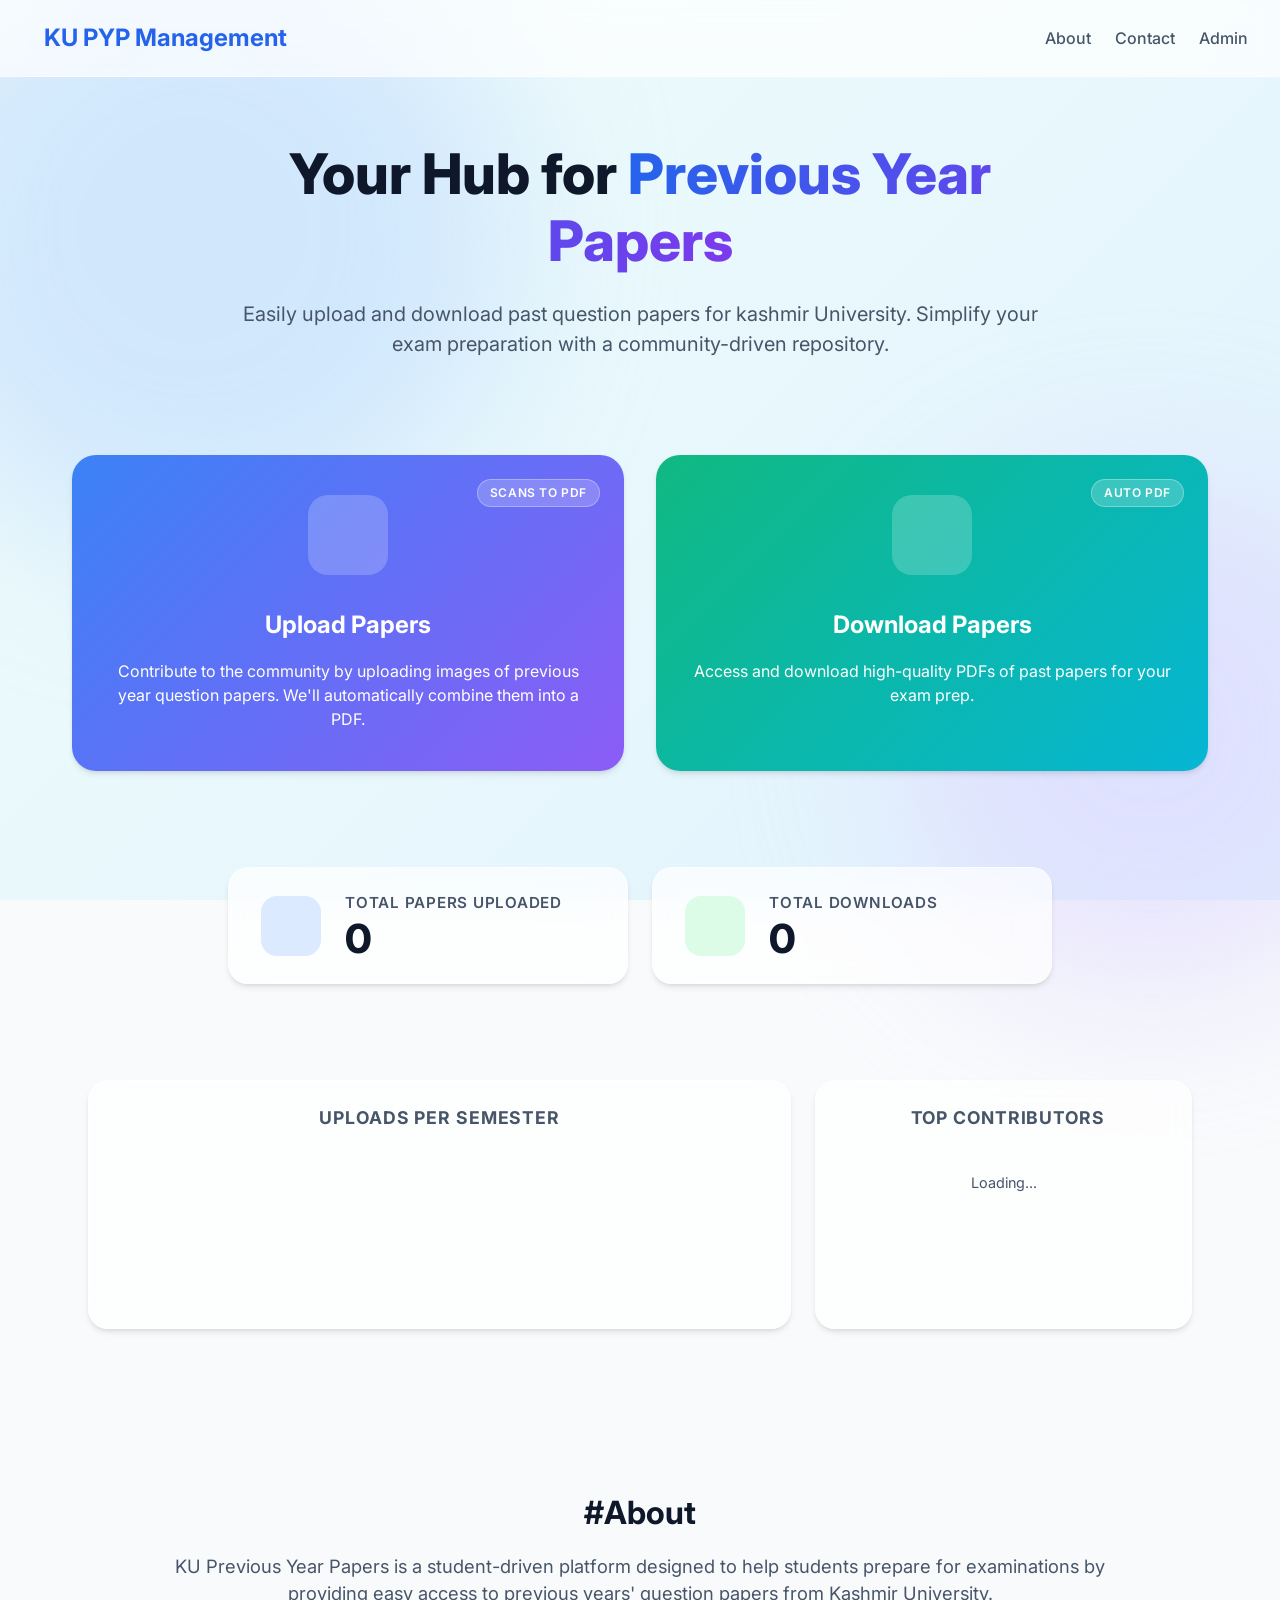
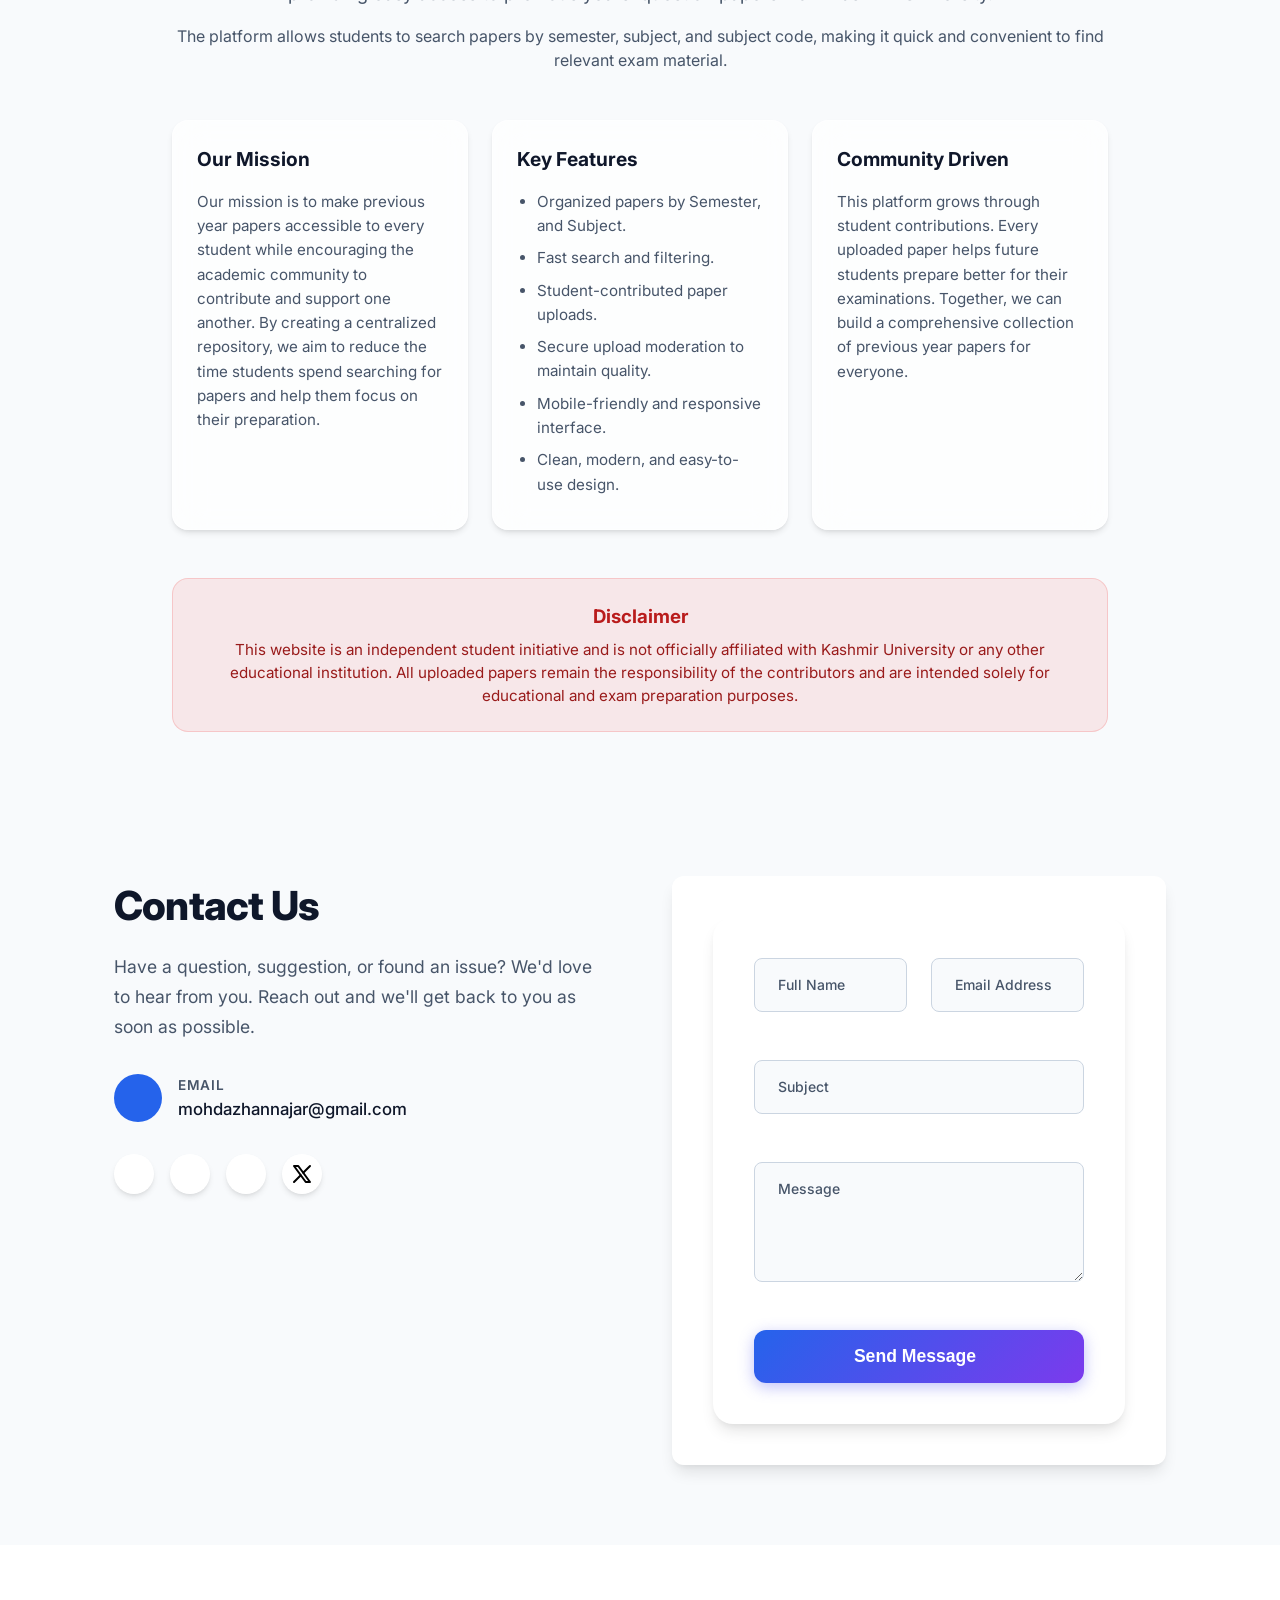
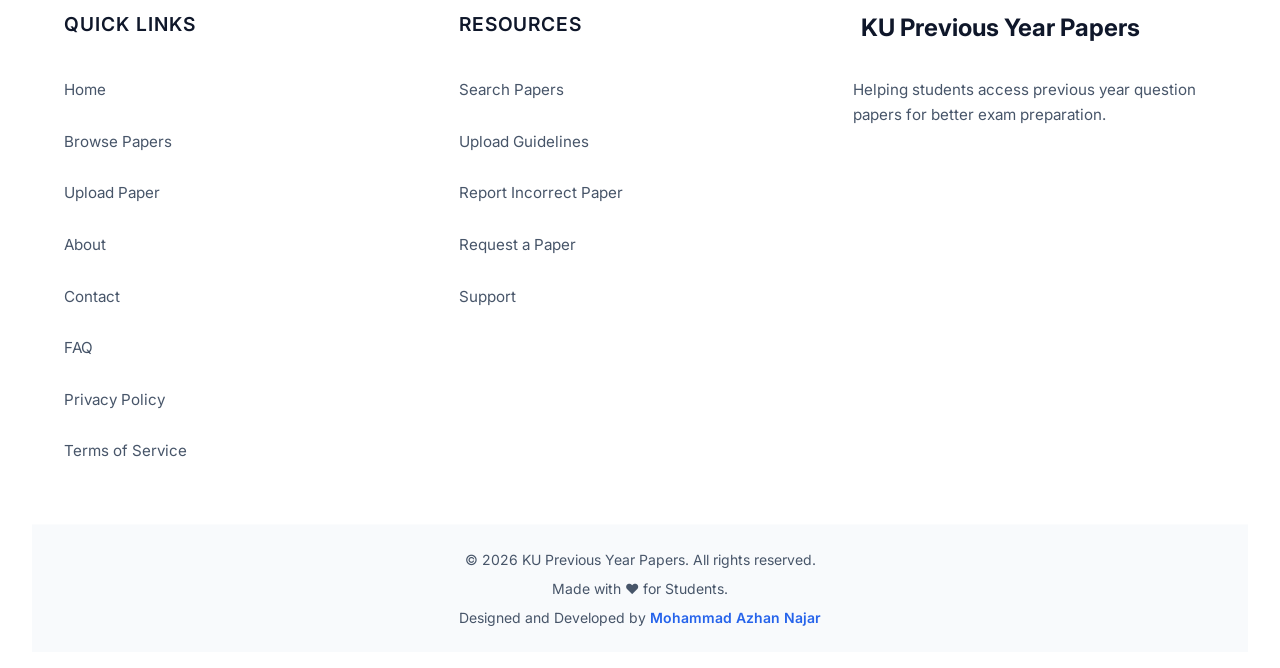
==== commit a7f7253c: "Secure sensitive information by moving credentials to .env and updating backend logic" ====
--- a/index.html
+++ b/index.html
@@ -44,7 +44,7 @@
         </button>
         <a href="#about" class="nav-link" style="display: flex; align-items: center;">About</a>
         <a href="#contact" class="nav-link" style="display: flex; align-items: center;">Contact</a>
-        <a href="faq.html" class="nav-link" style="display: flex; align-items: center;">FAQ</a>
+        <a href="#" id="openAdminLoginModal" class="nav-link" style="display: flex; align-items: center;">Admin</a>
       </div>
     </nav>
 
@@ -274,6 +274,47 @@
     </button>
   </div>
 
+  <!-- Admin Login Modal -->
+  <div class="modal-overlay" id="adminLoginModal">
+    <div class="modal-content" style="max-width: 400px; text-align: center;">
+      <button class="close-btn" id="closeAdminLoginModal" aria-label="Close modal">
+        <i data-feather="x"></i>
+      </button>
+      <div style="margin-bottom: 1.5rem; color: var(--primary-color);">
+        <i data-feather="shield" style="width: 48px; height: 48px;"></i>
+      </div>
+      <h2 class="modal-title" style="margin-bottom: 1rem; font-size: 1.5rem;">Secure Access</h2>
+      <p style="color: var(--text-secondary); margin-bottom: 1.5rem;">Enter the admin password to continue.</p>
+      
+      <div class="form-group modern-group" style="text-align: left; margin-bottom: 1.5rem;">
+        <input type="password" id="adminPassword" class="modern-input" placeholder=" " />
+        <label for="adminPassword" class="modern-label">Admin Password</label>
+      </div>
+      
+      <button class="btn-primary" id="btnAdminLogin" style="width: 100%;">Authenticate</button>
+    </div>
+  </div>
+
+  <!-- Admin Dashboard Modal -->
+  <div class="modal-overlay" id="adminDashboardModal">
+    <div class="modal-content" style="max-width: 800px; max-height: 90vh; display: flex; flex-direction: column;">
+      <div style="display: flex; justify-content: space-between; align-items: center; margin-bottom: 1.5rem;">
+        <h2 class="modal-title" style="display: flex; align-items: center; gap: 0.5rem;"><i data-feather="layout"></i> Moderation Dashboard</h2>
+        <div style="display: flex; gap: 1rem;">
+          <button class="icon-btn" id="btnAdminRefresh" aria-label="Refresh" style="background: transparent; border: none; color: var(--text-secondary); cursor: pointer;"><i data-feather="refresh-cw"></i></button>
+          <button class="icon-btn" id="btnAdminLogout" aria-label="Logout" style="background: transparent; border: none; color: #ef4444; cursor: pointer;"><i data-feather="log-out"></i></button>
+          <button class="close-btn" id="closeAdminDashboardModal" aria-label="Close modal" style="position: static; margin-left: 1rem;">
+            <i data-feather="x"></i>
+          </button>
+        </div>
+      </div>
+      
+      <div id="adminPendingList" style="flex: 1; overflow-y: auto; display: flex; flex-direction: column; gap: 1rem; padding-right: 0.5rem;">
+        <!-- Pending papers will be injected here via JS -->
+      </div>
+    </div>
+  </div>
+
   <!-- Desktop Mode Warning Modal -->
   <div class="modal-overlay" id="desktopModeModal">
     <div class="modal-content" style="max-width: 400px; text-align: center;">
